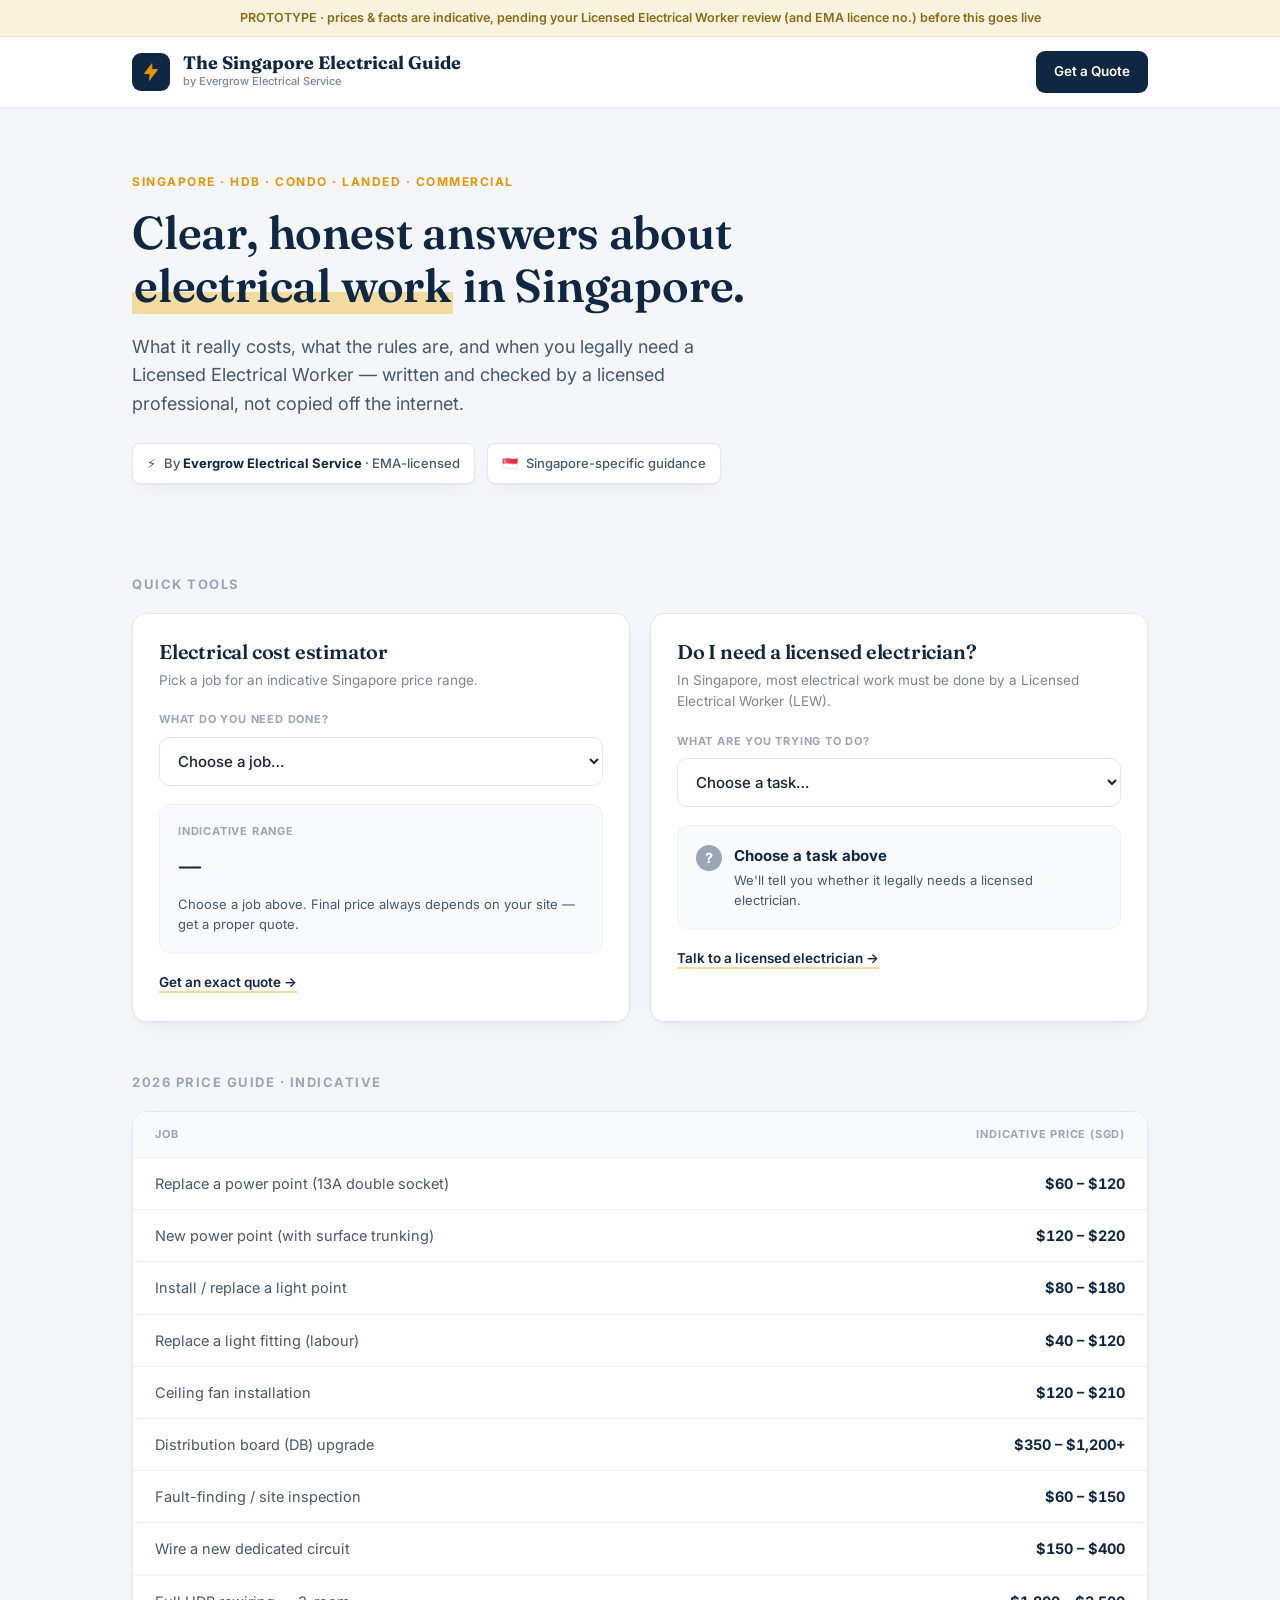
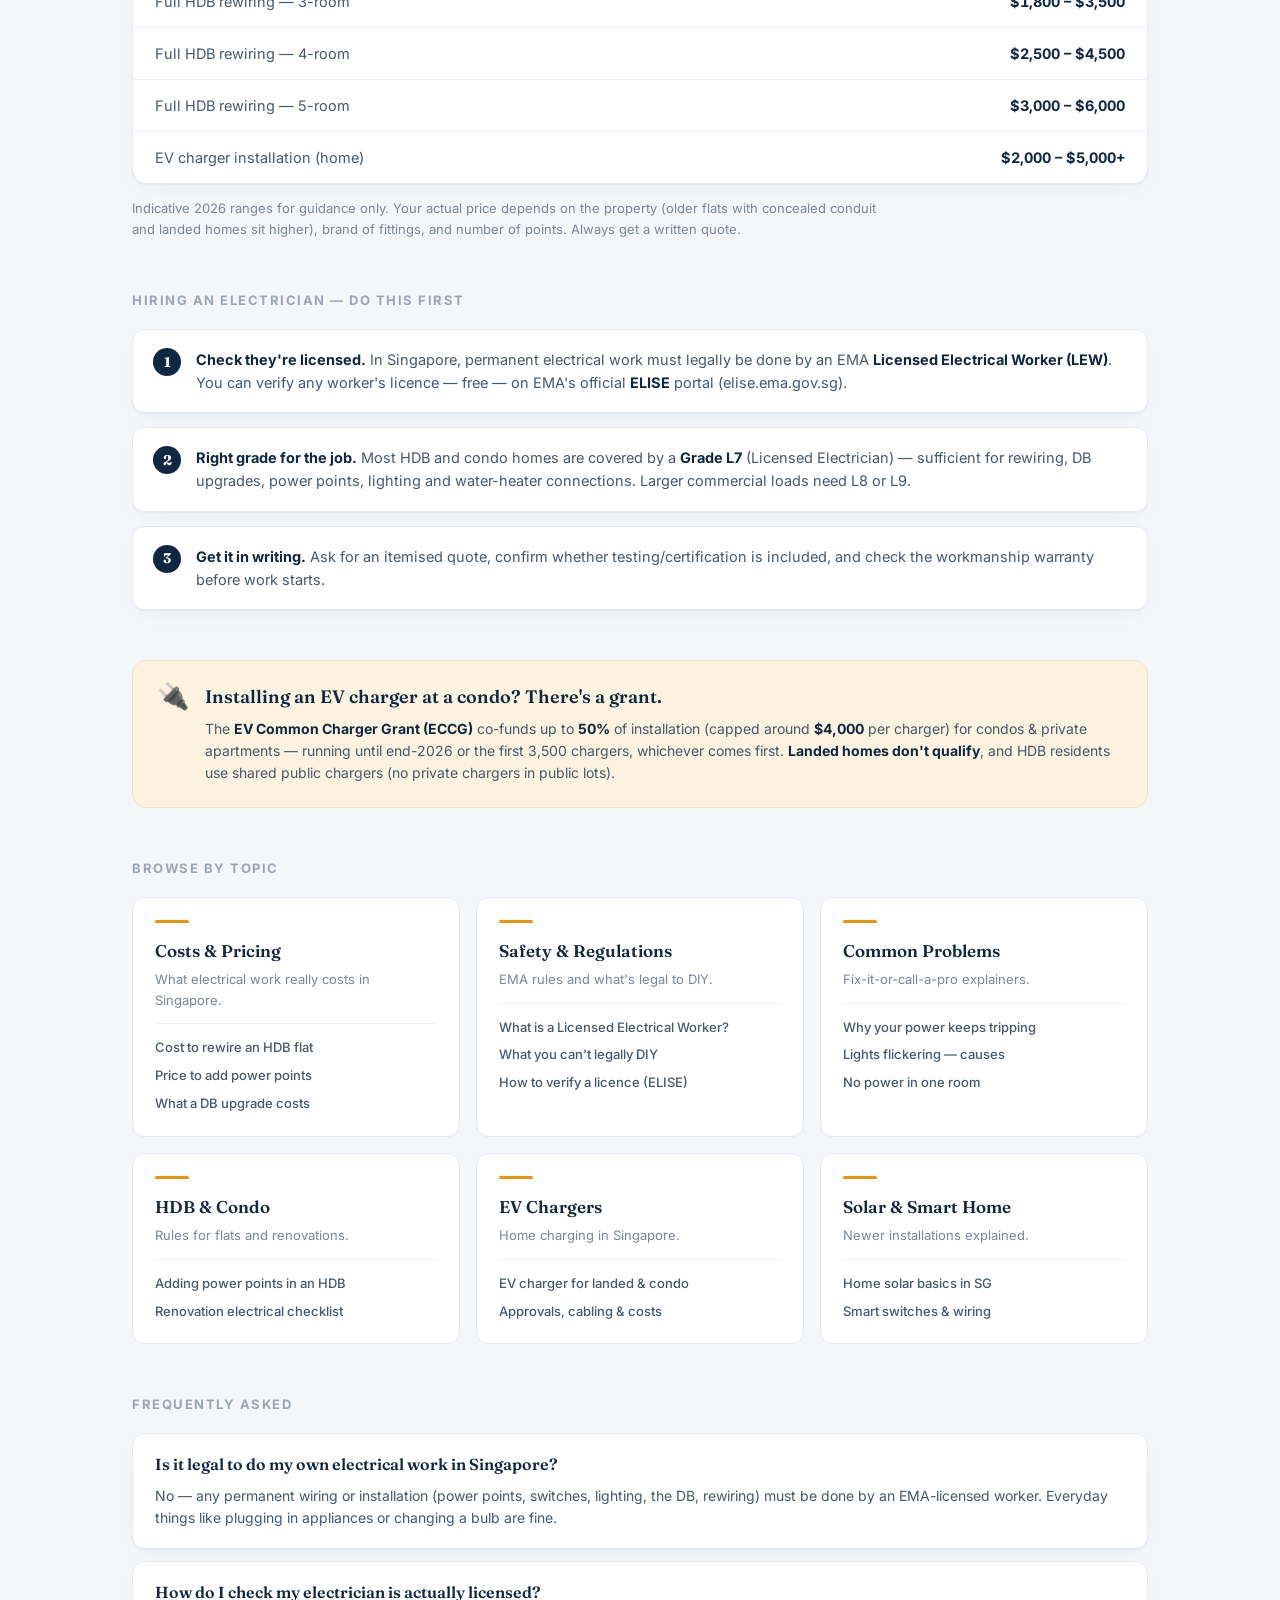
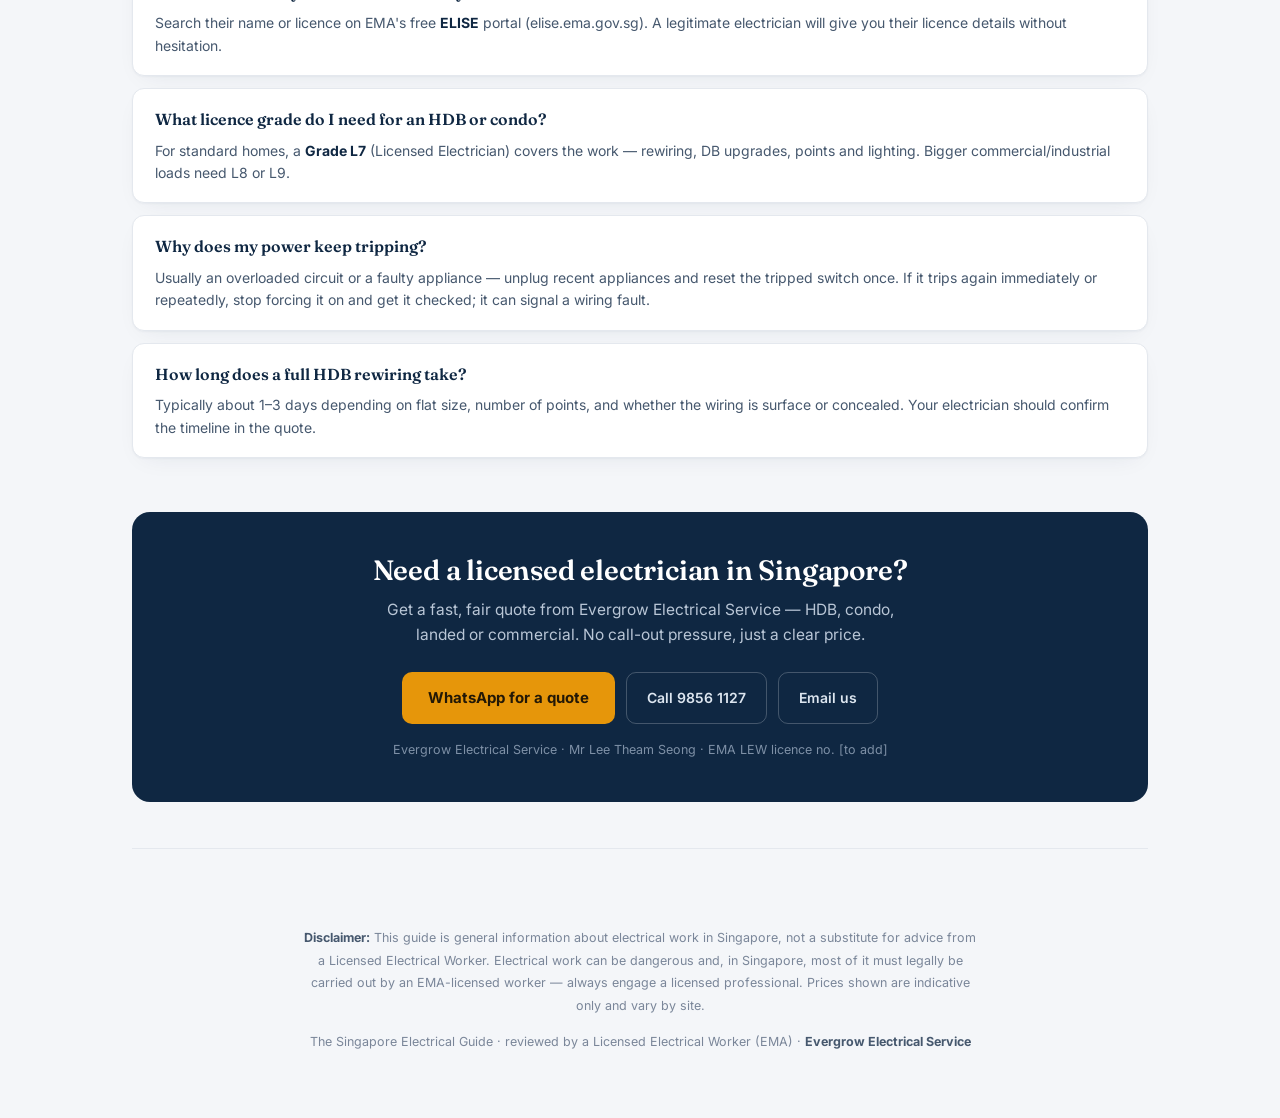
==== index.html @ 5f419a09 "The Singapore Electrical Guide — public resource + lead funnel for Evergrow Electrical Service Light" ====
<!DOCTYPE html>
<html lang="en">
<head>
<meta charset="UTF-8">
<meta name="viewport" content="width=device-width, initial-scale=1.0">
<title>The Singapore Electrical Guide — Costs, Safety & When You Need a Licensed Electrician</title>
<meta name="description" content="Clear, honest answers about electrical work in Singapore — costs, safety rules, common problems, HDB & condo, and when you legally need a Licensed Electrical Worker (LEW). By Evergrow Electrical Service.">
<link rel="preconnect" href="https://fonts.googleapis.com">
<link rel="preconnect" href="https://fonts.gstatic.com" crossorigin>
<link href="https://fonts.googleapis.com/css2?family=Fraunces:opsz,wght@9..144,500;9..144,600;9..144,700&family=Inter:wght@400;500;600;700&display=swap" rel="stylesheet">
<style>
*{box-sizing:border-box;margin:0;padding:0}
:root{
  --bg:#f4f6f9; --surface:#ffffff; --ink:#152538; --ink2:#46586e; --muted:#7a8699; --faint:#9aa6b6;
  --line:#e4e8ee; --line2:#eef1f5;
  --navy:#0f2742; --navy-soft:#1d3a5c; --accent:#e6960a; --accent-soft:#fbf3e0;
  --green:#1c9b54; --red:#cf3a3a;
  --shadow:0 1px 2px rgba(16,40,70,.04), 0 8px 24px -12px rgba(16,40,70,.10);
}
html,body{background:var(--bg);color:var(--ink);font-family:'Inter',system-ui,sans-serif;-webkit-font-smoothing:antialiased;line-height:1.6}
.wrap{max-width:1060px;margin:0 auto;padding:0 22px}
a{color:inherit;text-decoration:none}
h1,h2,h3{font-family:'Fraunces',Georgia,serif;letter-spacing:-.2px;line-height:1.15}

.draft{background:var(--accent-soft);border-bottom:1px solid #f0e2c2;color:#8a6a12;font-size:12.5px;text-align:center;padding:8px 16px;font-weight:600}

header{position:sticky;top:0;z-index:40;background:rgba(255,255,255,.92);backdrop-filter:blur(10px);border-bottom:1px solid var(--line)}
.nav{display:flex;align-items:center;gap:13px;padding:14px 22px;max-width:1060px;margin:0 auto}
.logo{width:38px;height:38px;border-radius:9px;background:var(--navy);display:grid;place-items:center;flex:none}
.brand .nm{font-family:'Fraunces',serif;font-weight:700;font-size:18px;color:var(--navy);line-height:1.1}
.brand .tg{font-size:11px;color:var(--muted);font-weight:500;margin-top:1px}
.nav .sp{flex:1}
.nav .cta{background:var(--navy);color:#fff;font-weight:600;font-size:13.5px;padding:10px 18px;border-radius:9px;white-space:nowrap;transition:background .15s}
.nav .cta:hover{background:var(--navy-soft)}

.hero{padding:64px 0 40px;max-width:720px}
.hero .eyebrow{font-size:12px;font-weight:700;letter-spacing:1.5px;text-transform:uppercase;color:var(--accent);margin-bottom:16px}
.hero h1{font-size:46px;font-weight:600;color:var(--navy)}
.hero h1 u{text-decoration:none;background:linear-gradient(transparent 62%, #f4dca0 62%);padding:0 2px}
.hero p{font-size:18px;color:var(--ink2);margin-top:20px;max-width:600px}
.hero .by{margin-top:24px;display:flex;align-items:center;gap:12px;flex-wrap:wrap}
.hero .by .badge{display:inline-flex;align-items:center;gap:8px;font-size:13px;color:var(--ink2);background:var(--surface);border:1px solid var(--line);padding:9px 14px;border-radius:8px;font-weight:500;box-shadow:var(--shadow)}
.hero .by .badge b{color:var(--navy)}

.sec{margin-top:50px}
.sec-h{font-size:13px;font-weight:700;letter-spacing:1.5px;text-transform:uppercase;color:var(--faint);margin-bottom:18px}

/* tools */
.tools{display:grid;grid-template-columns:1fr 1fr;gap:20px}
.tool{background:var(--surface);border:1px solid var(--line);border-radius:14px;padding:26px;box-shadow:var(--shadow)}
.tool h3{font-size:20px;font-weight:600;color:var(--navy)}
.tool .sub{font-size:13.5px;color:var(--muted);margin:7px 0 20px}
label.fl{display:block;font-size:11px;letter-spacing:.8px;text-transform:uppercase;color:var(--faint);font-weight:700;margin-bottom:8px}
select{width:100%;background:#fff;color:var(--ink);border:1px solid var(--line);border-radius:10px;padding:13px 14px;font-size:15px;font-family:inherit;font-weight:500;cursor:pointer}
select:focus{outline:none;border-color:var(--navy)}
.result{margin-top:18px;border-radius:11px;padding:18px;background:#f8fafc;border:1px solid var(--line2);min-height:70px}
.result .lbl{font-size:11px;letter-spacing:.8px;text-transform:uppercase;color:var(--faint);font-weight:700}
.result .big{font-family:'Fraunces',serif;font-size:28px;font-weight:700;color:var(--navy);margin-top:3px}
.result .note{font-size:13px;color:var(--ink2);margin-top:7px;line-height:1.5}
.verdict{display:flex;align-items:flex-start;gap:12px}
.verdict .ic{width:26px;height:26px;border-radius:50%;flex:none;display:grid;place-items:center;font-size:14px;font-weight:800;color:#fff;margin-top:1px}
.verdict.need .ic{background:var(--accent)} .verdict.ok .ic{background:var(--green)} .verdict.idle .ic{background:var(--faint)}
.verdict .vt{font-weight:700;font-size:15px;color:var(--navy)}
.verdict .vd{font-size:13px;color:var(--ink2);margin-top:3px;line-height:1.5}
.toolcta{margin-top:16px}
.toolcta a{font-size:13.5px;font-weight:600;color:var(--navy);border-bottom:2px solid #f4dca0;padding-bottom:1px}
.toolcta a:hover{border-color:var(--accent)}

/* categories */
.cats{display:grid;grid-template-columns:repeat(3,1fr);gap:16px}
.cat{background:var(--surface);border:1px solid var(--line);border-radius:12px;padding:22px;transition:border-color .15s,box-shadow .15s}
.cat:hover{border-color:#cfd8e3;box-shadow:var(--shadow)}
.cat .k{width:34px;height:3px;background:var(--accent);border-radius:2px;margin-bottom:14px}
.cat .t{font-family:'Fraunces',serif;font-weight:600;font-size:17px;color:var(--navy)}
.cat .d{font-size:13px;color:var(--muted);margin-top:5px}
.cat .arts{margin-top:13px;display:flex;flex-direction:column;gap:7px;border-top:1px solid var(--line2);padding-top:13px}
.cat .arts a{font-size:13px;color:var(--ink2);font-weight:500}
.cat .arts a:hover{color:var(--navy)}

/* price table */
.ptable{background:var(--surface);border:1px solid var(--line);border-radius:14px;overflow:hidden;box-shadow:var(--shadow)}
.prow{display:flex;justify-content:space-between;align-items:center;gap:16px;padding:14px 22px;border-bottom:1px solid var(--line2);font-size:14.5px;color:var(--ink2)}
.prow:last-child{border-bottom:none}
.prow .amt{font-weight:700;color:var(--navy);white-space:nowrap;font-variant-numeric:tabular-nums}
.prow.phead{background:#f8fafc;font-size:11px;letter-spacing:.8px;text-transform:uppercase;color:var(--faint);font-weight:700}
.prow.phead .amt{color:var(--faint);font-weight:700}
.pnote{font-size:13px;color:var(--muted);margin-top:14px;line-height:1.6;max-width:760px}

/* how-to */
.howto{display:flex;flex-direction:column;gap:14px}
.howstep{display:flex;gap:15px;align-items:flex-start;background:var(--surface);border:1px solid var(--line);border-radius:12px;padding:18px 20px;box-shadow:var(--shadow);font-size:14.5px;color:var(--ink2);line-height:1.6}
.howstep b{color:var(--navy)}
.howstep .hn{width:28px;height:28px;flex:none;border-radius:50%;background:var(--navy);color:#fff;display:grid;place-items:center;font-weight:700;font-size:14px;font-family:'Fraunces',serif}

/* EV band */
.evband{display:flex;gap:16px;align-items:flex-start;background:var(--accent-soft);border:1px solid #f0e2c2;border-radius:14px;padding:22px 24px}
.evband .evi{font-size:26px;line-height:1}
.evband .evt{font-family:'Fraunces',serif;font-weight:600;font-size:18px;color:var(--navy)}
.evband .evd{font-size:14px;color:var(--ink2);margin-top:6px;line-height:1.6}
.evband b{color:var(--navy)}

/* FAQ */
.faq{display:flex;flex-direction:column;gap:12px}
.qa{background:var(--surface);border:1px solid var(--line);border-radius:12px;padding:18px 22px;box-shadow:var(--shadow)}
.qa .q{font-family:'Fraunces',serif;font-weight:600;font-size:16px;color:var(--navy)}
.qa .a{font-size:14px;color:var(--ink2);margin-top:7px;line-height:1.6}
.qa .a b{color:var(--navy)}

/* CTA band */
.bigcta{margin-top:54px;background:var(--navy);border-radius:18px;padding:42px 32px;text-align:center;color:#fff}
.bigcta h2{font-size:28px;font-weight:600;color:#fff}
.bigcta p{color:#b9c6d6;font-size:15.5px;margin:12px auto 24px;max-width:520px}
.ctarow{display:flex;gap:11px;justify-content:center;flex-wrap:wrap}
.bigcta a.primary{background:var(--accent);color:#231806;font-weight:700;font-size:15px;padding:14px 26px;border-radius:10px}
.bigcta a.primary:hover{background:#f2a924}
.bigcta a.ghost{color:#dde6f0;border:1px solid rgba(255,255,255,.22);font-weight:600;font-size:14px;padding:14px 20px;border-radius:10px}
.bigcta a.ghost:hover{border-color:var(--accent);color:#fff}
.bigcta .ph{font-size:12.5px;color:#7e90a6;margin-top:16px}

footer{margin-top:46px;padding:32px 0 64px;color:var(--muted);font-size:12.5px;line-height:1.8;text-align:center}
footer .disc{max-width:680px;margin:0 auto}
footer b{color:var(--ink2)}
.divider{height:1px;background:var(--line);margin:0 auto 28px;max-width:1016px}

@media(max-width:820px){
  .tools{grid-template-columns:1fr}
  .cats{grid-template-columns:1fr}
  .hero{padding:44px 0 30px}
  .hero h1{font-size:33px}
  .hero p{font-size:16px}
}
</style>
</head>
<body>
<div class="draft">PROTOTYPE · prices &amp; facts are indicative, pending your Licensed Electrical Worker review (and EMA licence no.) before this goes live</div>

<header>
  <div class="nav">
    <div class="logo">
      <svg width="20" height="20" viewBox="0 0 24 24" fill="none"><path d="M13 2 L4 14 H11 L10 22 L20 9 H13 Z" fill="#e6960a" stroke="#e6960a" stroke-width="1" stroke-linejoin="round"/></svg>
    </div>
    <div class="brand"><div class="nm">The Singapore Electrical Guide</div><div class="tg">by Evergrow Electrical Service</div></div>
    <div class="sp"></div>
    <a class="cta" href="#quote">Get a Quote</a>
  </div>
</header>

<div class="wrap">

  <section class="hero">
    <div class="eyebrow">Singapore · HDB · Condo · Landed · Commercial</div>
    <h1>Clear, honest answers about <u>electrical work</u> in Singapore.</h1>
    <p>What it really costs, what the rules are, and when you legally need a Licensed Electrical Worker — written and checked by a licensed professional, not copied off the internet.</p>
    <div class="by">
      <span class="badge">⚡ <span>By <b>Evergrow Electrical Service</b> · EMA-licensed</span></span>
      <span class="badge">🇸🇬 <span>Singapore-specific guidance</span></span>
    </div>
  </section>

  <section class="sec">
    <div class="sec-h">Quick Tools</div>
    <div class="tools">

      <div class="tool">
        <h3>Electrical cost estimator</h3>
        <div class="sub">Pick a job for an indicative Singapore price range.</div>
        <label class="fl">What do you need done?</label>
        <select id="job" onchange="estimate()">
          <option value="">Choose a job…</option>
          <option value="socket">Add / replace a power point (socket)</option>
          <option value="light">Install a light or fan point</option>
          <option value="fitting">Replace a light fitting (labour)</option>
          <option value="db">Distribution board (DB) upgrade</option>
          <option value="rewire">Full HDB rewiring</option>
          <option value="fault">Fault-finding / tripping diagnosis</option>
          <option value="ev">EV charger installation</option>
          <option value="circuit">Wire a new circuit</option>
        </select>
        <div class="result" id="costres">
          <div class="lbl">Indicative range</div>
          <div class="big">—</div>
          <div class="note">Choose a job above. Final price always depends on your site — get a proper quote.</div>
        </div>
        <div class="toolcta"><a href="#quote">Get an exact quote →</a></div>
      </div>

      <div class="tool">
        <h3>Do I need a licensed electrician?</h3>
        <div class="sub">In Singapore, most electrical work must be done by a Licensed Electrical Worker (LEW).</div>
        <label class="fl">What are you trying to do?</label>
        <select id="task" onchange="checkLEW()">
          <option value="">Choose a task…</option>
          <option value="need">Add / move a power point or switch</option>
          <option value="need">Install or move lighting / a ceiling fan</option>
          <option value="need">Change or upgrade the DB / fuse box</option>
          <option value="need">Rewire a room or the whole flat</option>
          <option value="need">Install an EV charger or water heater</option>
          <option value="ok">Plug in or unplug an appliance</option>
          <option value="ok">Change a light bulb</option>
          <option value="ok">Reset a tripped switch in the DB</option>
        </select>
        <div class="result" id="lewres">
          <div class="verdict idle"><div class="ic">?</div><div><div class="vt">Choose a task above</div><div class="vd">We'll tell you whether it legally needs a licensed electrician.</div></div></div>
        </div>
        <div class="toolcta"><a href="#quote">Talk to a licensed electrician →</a></div>
      </div>

    </div>
  </section>

  <section class="sec">
    <div class="sec-h">2026 Price Guide · indicative</div>
    <div class="ptable">
      <div class="prow phead"><span>Job</span><span class="amt">Indicative price (SGD)</span></div>
      <div class="prow"><span>Replace a power point (13A double socket)</span><span class="amt">$60 – $120</span></div>
      <div class="prow"><span>New power point (with surface trunking)</span><span class="amt">$120 – $220</span></div>
      <div class="prow"><span>Install / replace a light point</span><span class="amt">$80 – $180</span></div>
      <div class="prow"><span>Replace a light fitting (labour)</span><span class="amt">$40 – $120</span></div>
      <div class="prow"><span>Ceiling fan installation</span><span class="amt">$120 – $210</span></div>
      <div class="prow"><span>Distribution board (DB) upgrade</span><span class="amt">$350 – $1,200+</span></div>
      <div class="prow"><span>Fault-finding / site inspection</span><span class="amt">$60 – $150</span></div>
      <div class="prow"><span>Wire a new dedicated circuit</span><span class="amt">$150 – $400</span></div>
      <div class="prow"><span>Full HDB rewiring — 3-room</span><span class="amt">$1,800 – $3,500</span></div>
      <div class="prow"><span>Full HDB rewiring — 4-room</span><span class="amt">$2,500 – $4,500</span></div>
      <div class="prow"><span>Full HDB rewiring — 5-room</span><span class="amt">$3,000 – $6,000</span></div>
      <div class="prow"><span>EV charger installation (home)</span><span class="amt">$2,000 – $5,000+</span></div>
    </div>
    <p class="pnote">Indicative 2026 ranges for guidance only. Your actual price depends on the property (older flats with concealed conduit and landed homes sit higher), brand of fittings, and number of points. Always get a written quote.</p>
  </section>

  <section class="sec">
    <div class="sec-h">Hiring an electrician — do this first</div>
    <div class="howto">
      <div class="howstep"><div class="hn">1</div><div><b>Check they're licensed.</b> In Singapore, permanent electrical work must legally be done by an EMA <b>Licensed Electrical Worker (LEW)</b>. You can verify any worker's licence — free — on EMA's official <b>ELISE</b> portal (elise.ema.gov.sg).</div></div>
      <div class="howstep"><div class="hn">2</div><div><b>Right grade for the job.</b> Most HDB and condo homes are covered by a <b>Grade L7</b> (Licensed Electrician) — sufficient for rewiring, DB upgrades, power points, lighting and water-heater connections. Larger commercial loads need L8 or L9.</div></div>
      <div class="howstep"><div class="hn">3</div><div><b>Get it in writing.</b> Ask for an itemised quote, confirm whether testing/certification is included, and check the workmanship warranty before work starts.</div></div>
    </div>
  </section>

  <section class="sec">
    <div class="evband">
      <div class="evi">🔌</div>
      <div>
        <div class="evt">Installing an EV charger at a condo? There's a grant.</div>
        <div class="evd">The <b>EV Common Charger Grant (ECCG)</b> co-funds up to <b>50%</b> of installation (capped around <b>$4,000</b> per charger) for condos &amp; private apartments — running until end-2026 or the first 3,500 chargers, whichever comes first. <b>Landed homes don't qualify</b>, and HDB residents use shared public chargers (no private chargers in public lots).</div>
      </div>
    </div>
  </section>

  <section class="sec">
    <div class="sec-h">Browse by topic</div>
    <div class="cats">
      <div class="cat"><div class="k"></div><div class="t">Costs &amp; Pricing</div><div class="d">What electrical work really costs in Singapore.</div>
        <div class="arts"><a>Cost to rewire an HDB flat</a><a>Price to add power points</a><a>What a DB upgrade costs</a></div></div>
      <div class="cat"><div class="k"></div><div class="t">Safety &amp; Regulations</div><div class="d">EMA rules and what's legal to DIY.</div>
        <div class="arts"><a>What is a Licensed Electrical Worker?</a><a>What you can't legally DIY</a><a>How to verify a licence (ELISE)</a></div></div>
      <div class="cat"><div class="k"></div><div class="t">Common Problems</div><div class="d">Fix-it-or-call-a-pro explainers.</div>
        <div class="arts"><a>Why your power keeps tripping</a><a>Lights flickering — causes</a><a>No power in one room</a></div></div>
      <div class="cat"><div class="k"></div><div class="t">HDB &amp; Condo</div><div class="d">Rules for flats and renovations.</div>
        <div class="arts"><a>Adding power points in an HDB</a><a>Renovation electrical checklist</a></div></div>
      <div class="cat"><div class="k"></div><div class="t">EV Chargers</div><div class="d">Home charging in Singapore.</div>
        <div class="arts"><a>EV charger for landed &amp; condo</a><a>Approvals, cabling &amp; costs</a></div></div>
      <div class="cat"><div class="k"></div><div class="t">Solar &amp; Smart Home</div><div class="d">Newer installations explained.</div>
        <div class="arts"><a>Home solar basics in SG</a><a>Smart switches &amp; wiring</a></div></div>
    </div>
  </section>

  <section class="sec">
    <div class="sec-h">Frequently asked</div>
    <div class="faq">
      <div class="qa"><div class="q">Is it legal to do my own electrical work in Singapore?</div><div class="a">No — any permanent wiring or installation (power points, switches, lighting, the DB, rewiring) must be done by an EMA-licensed worker. Everyday things like plugging in appliances or changing a bulb are fine.</div></div>
      <div class="qa"><div class="q">How do I check my electrician is actually licensed?</div><div class="a">Search their name or licence on EMA's free <b>ELISE</b> portal (elise.ema.gov.sg). A legitimate electrician will give you their licence details without hesitation.</div></div>
      <div class="qa"><div class="q">What licence grade do I need for an HDB or condo?</div><div class="a">For standard homes, a <b>Grade L7</b> (Licensed Electrician) covers the work — rewiring, DB upgrades, points and lighting. Bigger commercial/industrial loads need L8 or L9.</div></div>
      <div class="qa"><div class="q">Why does my power keep tripping?</div><div class="a">Usually an overloaded circuit or a faulty appliance — unplug recent appliances and reset the tripped switch once. If it trips again immediately or repeatedly, stop forcing it on and get it checked; it can signal a wiring fault.</div></div>
      <div class="qa"><div class="q">How long does a full HDB rewiring take?</div><div class="a">Typically about 1–3 days depending on flat size, number of points, and whether the wiring is surface or concealed. Your electrician should confirm the timeline in the quote.</div></div>
    </div>
  </section>

  <section class="bigcta" id="quote">
    <h2>Need a licensed electrician in Singapore?</h2>
    <p>Get a fast, fair quote from Evergrow Electrical Service — HDB, condo, landed or commercial. No call-out pressure, just a clear price.</p>
    <div class="ctarow">
      <a class="primary" href="https://wa.me/6598561127?text=Hi%2C%20I%27d%20like%20a%20quote%20for%20electrical%20work." target="_blank" rel="noopener">WhatsApp for a quote</a>
      <a class="ghost" href="tel:+6598561127">Call 9856 1127</a>
      <a class="ghost" href="mailto:evergrow11@gmail.com">Email us</a>
    </div>
    <div class="ph">Evergrow Electrical Service · Mr Lee Theam Seong · EMA LEW licence no. [to add]</div>
  </section>

</div>

<div style="margin-top:46px"></div>
<div class="divider"></div>
<footer>
  <div class="disc"><b>Disclaimer:</b> This guide is general information about electrical work in Singapore, not a substitute for advice from a Licensed Electrical Worker. Electrical work can be dangerous and, in Singapore, most of it must legally be carried out by an EMA-licensed worker — always engage a licensed professional. Prices shown are indicative only and vary by site.</div>
  <div style="margin-top:14px">The Singapore Electrical Guide · reviewed by a Licensed Electrical Worker (EMA) · <b>Evergrow Electrical Service</b></div>
</footer>

<script>
const COSTS = {
  socket:  ['$60 – $180', 'to replace a 13A double socket; a brand-new point with trunking runs to the higher end.'],
  light:   ['$80 – $180', 'per light point, depending on wiring distance and ceiling type.'],
  fitting: ['$40 – $120', 'labour per fitting when the wiring already exists.'],
  db:      ['$350 – $1,200+', 'for a DB upgrade with new MCBs + RCCB; landed or large homes run higher.'],
  rewire:  ['$1,800 – $6,000+', 'for a full HDB flat — roughly $1,800–3,500 (3-rm), $2,500–4,500 (4-rm), $3,000–6,000 (5-rm).'],
  fault:   ['$60 – $150', 'a typical call-out to diagnose tripping or a dead circuit — often waived if you proceed with the repair.'],
  ev:      ['$2,000 – $5,000+', 'for a home charger; condos may claim up to 50% (cap ~$4,000) via the ECCG grant — see below.'],
  circuit: ['$150 – $400', 'per new dedicated circuit run from the DB.'],
};
function estimate(){
  const v=document.getElementById('job').value, r=document.getElementById('costres');
  if(!v){ r.innerHTML='<div class="lbl">Indicative range</div><div class="big">—</div><div class="note">Choose a job above.</div>'; return; }
  const [range,note]=COSTS[v];
  r.innerHTML=`<div class="lbl">Indicative range (Singapore)</div><div class="big">${range}</div><div class="note">${note} Indicative only — get a quote for an exact price.</div>`;
}
function checkLEW(){
  const v=document.getElementById('task').value, r=document.getElementById('lewres');
  if(!v){ r.innerHTML='<div class="verdict idle"><div class="ic">?</div><div><div class="vt">Choose a task above</div><div class="vd">We\'ll tell you whether it legally needs a licensed electrician.</div></div></div>'; return; }
  if(v==='need'){
    r.innerHTML='<div class="verdict need"><div class="ic">!</div><div><div class="vt">Yes — you need a Licensed Electrical Worker.</div><div class="vd">In Singapore, permanent wiring work — power points, switches, lighting, the DB, rewiring, EV chargers — must legally be done by an EMA-licensed worker. DIY here is illegal and unsafe.</div></div></div>';
  } else {
    r.innerHTML='<div class="verdict ok"><div class="ic">✓</div><div><div class="vt">No — that\'s fine to do yourself.</div><div class="vd">Everyday tasks like plugging in appliances, changing a bulb, or resetting a tripped switch don\'t need a licensed worker. If a switch keeps tripping, though, have it checked.</div></div></div>';
  }
}
</script>
</body>
</html>
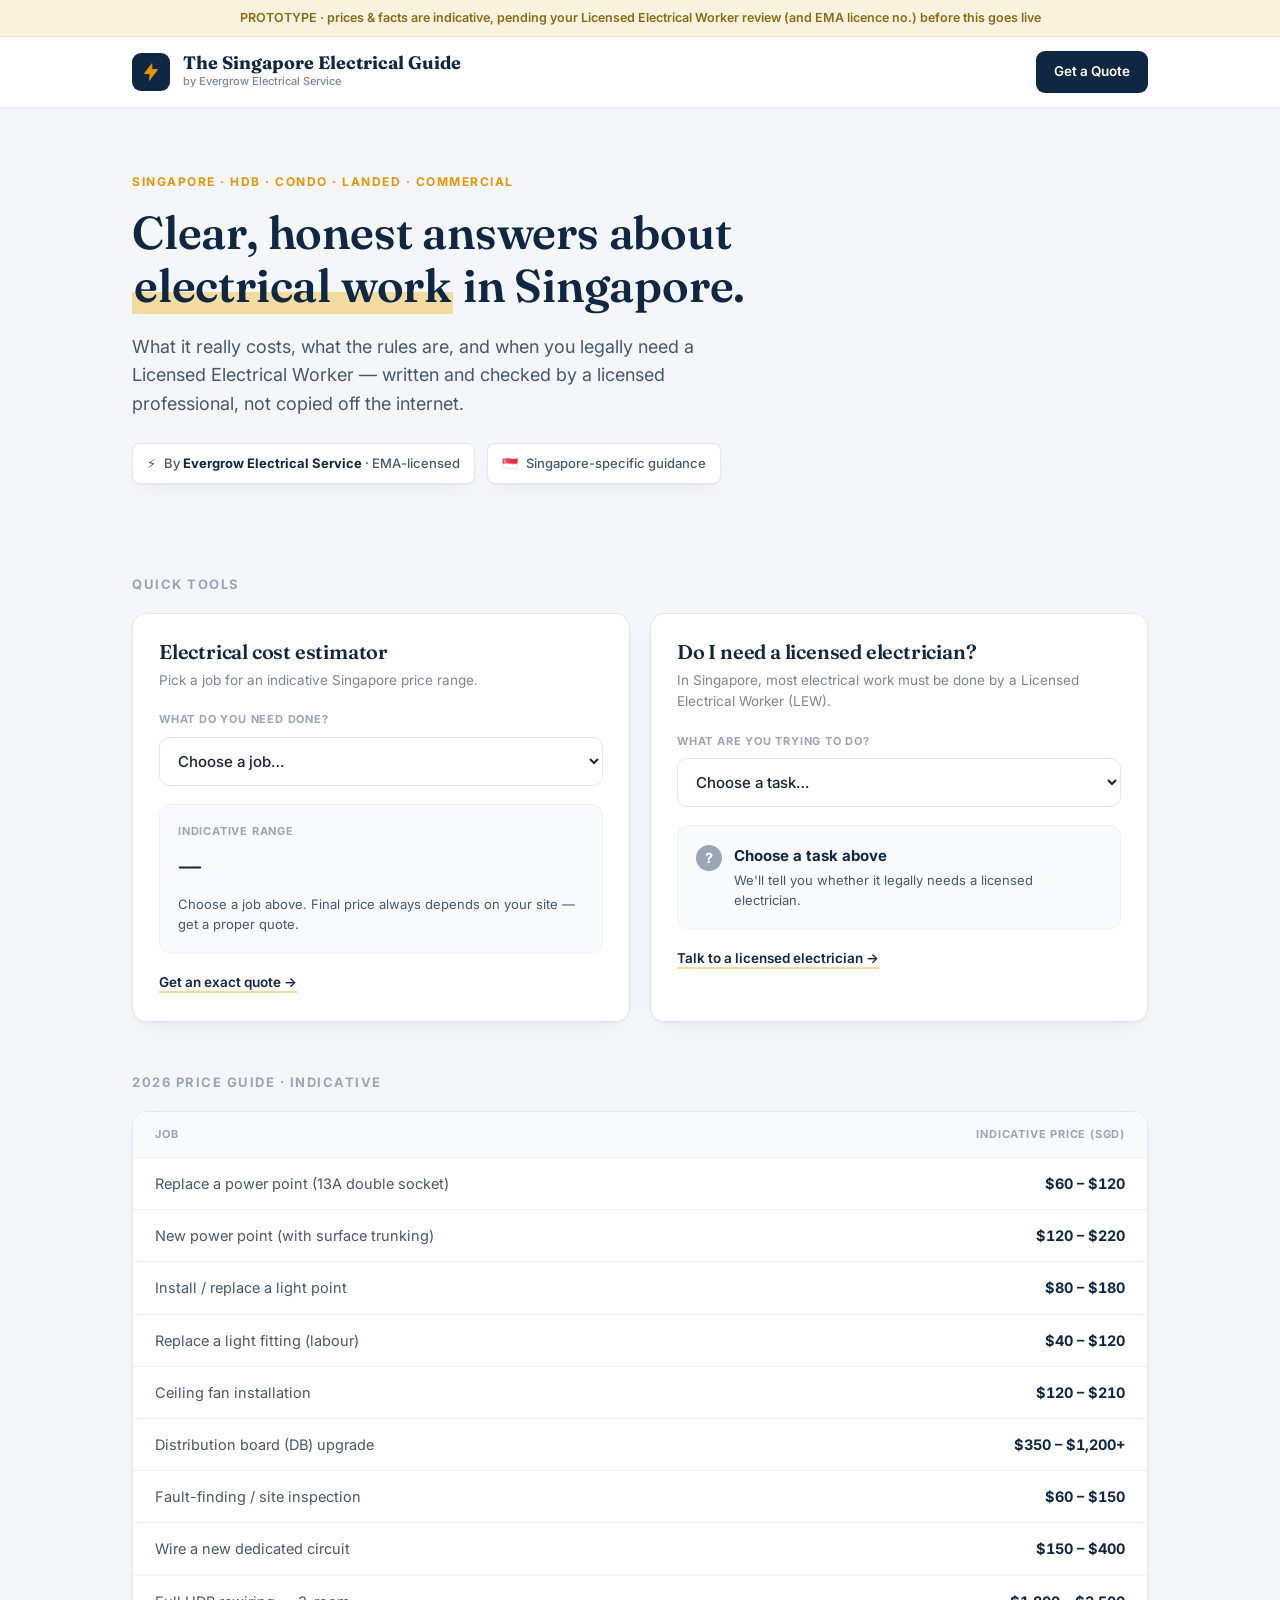
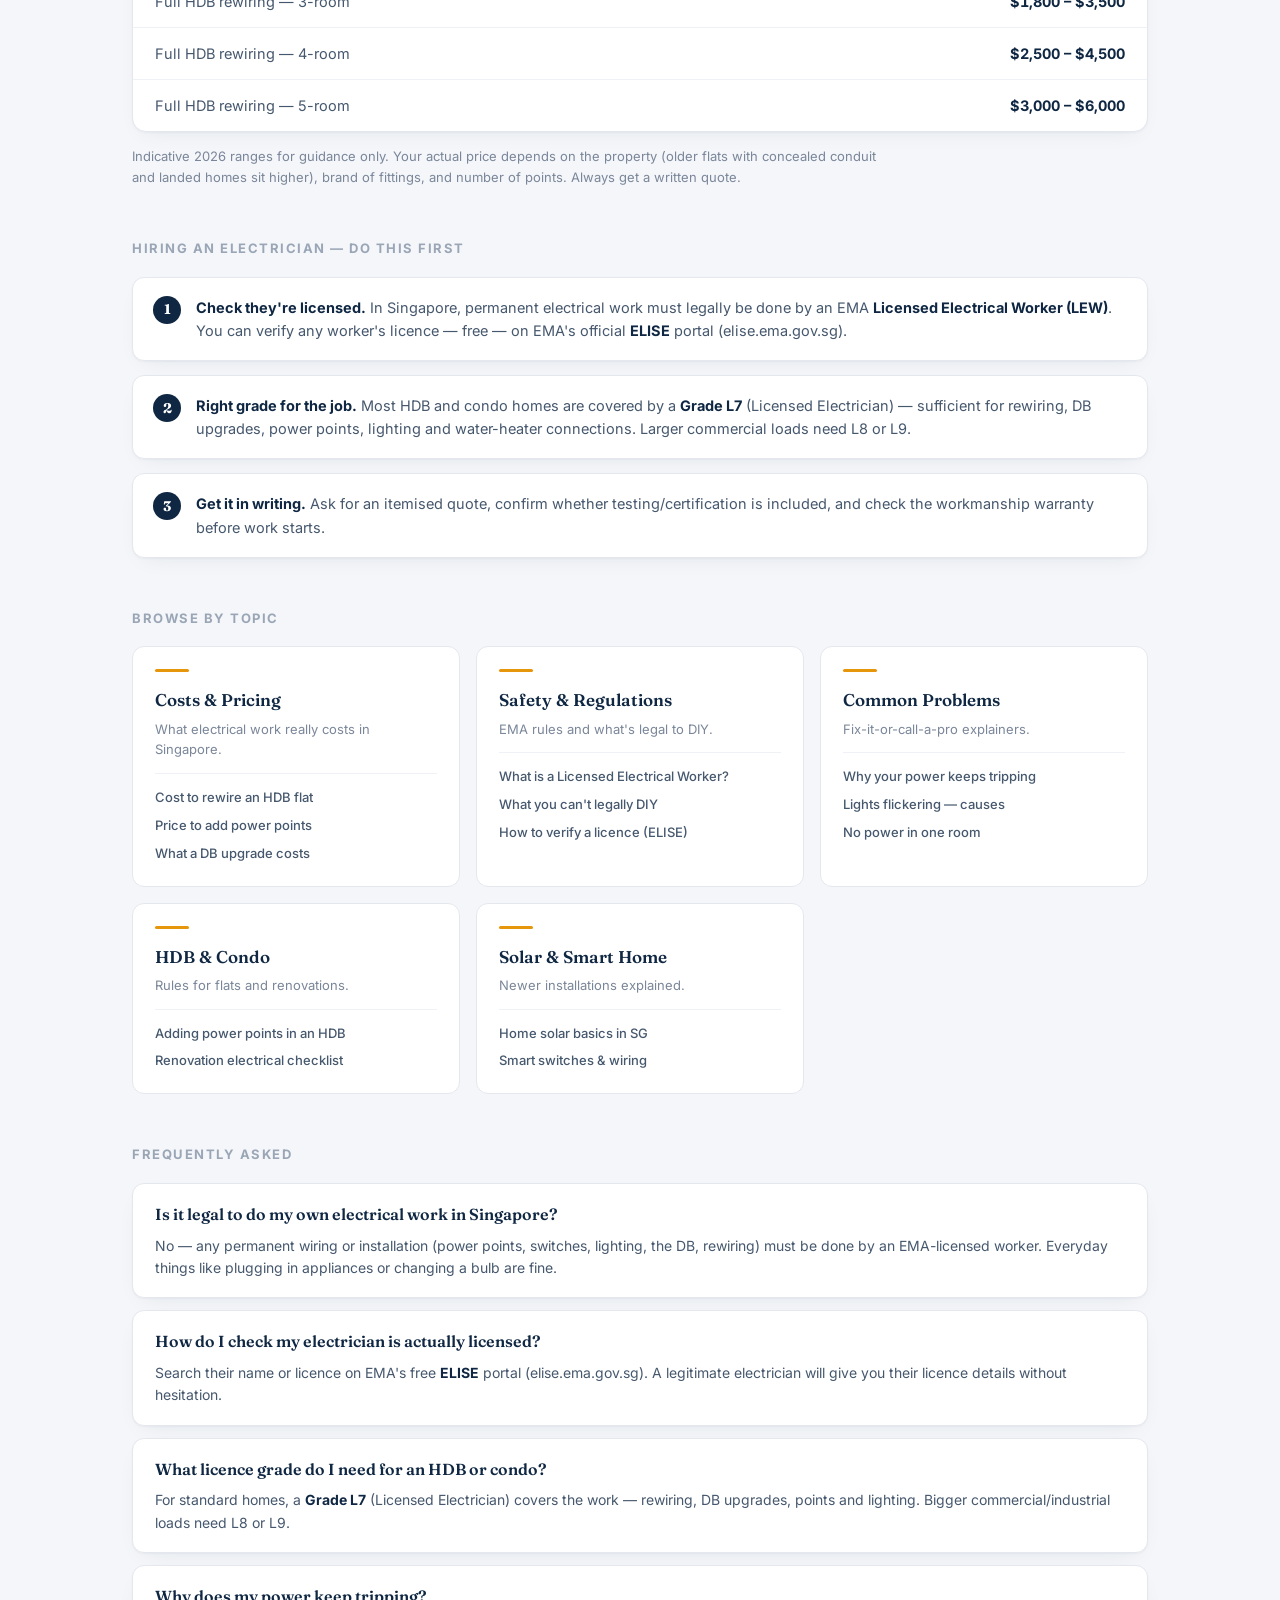
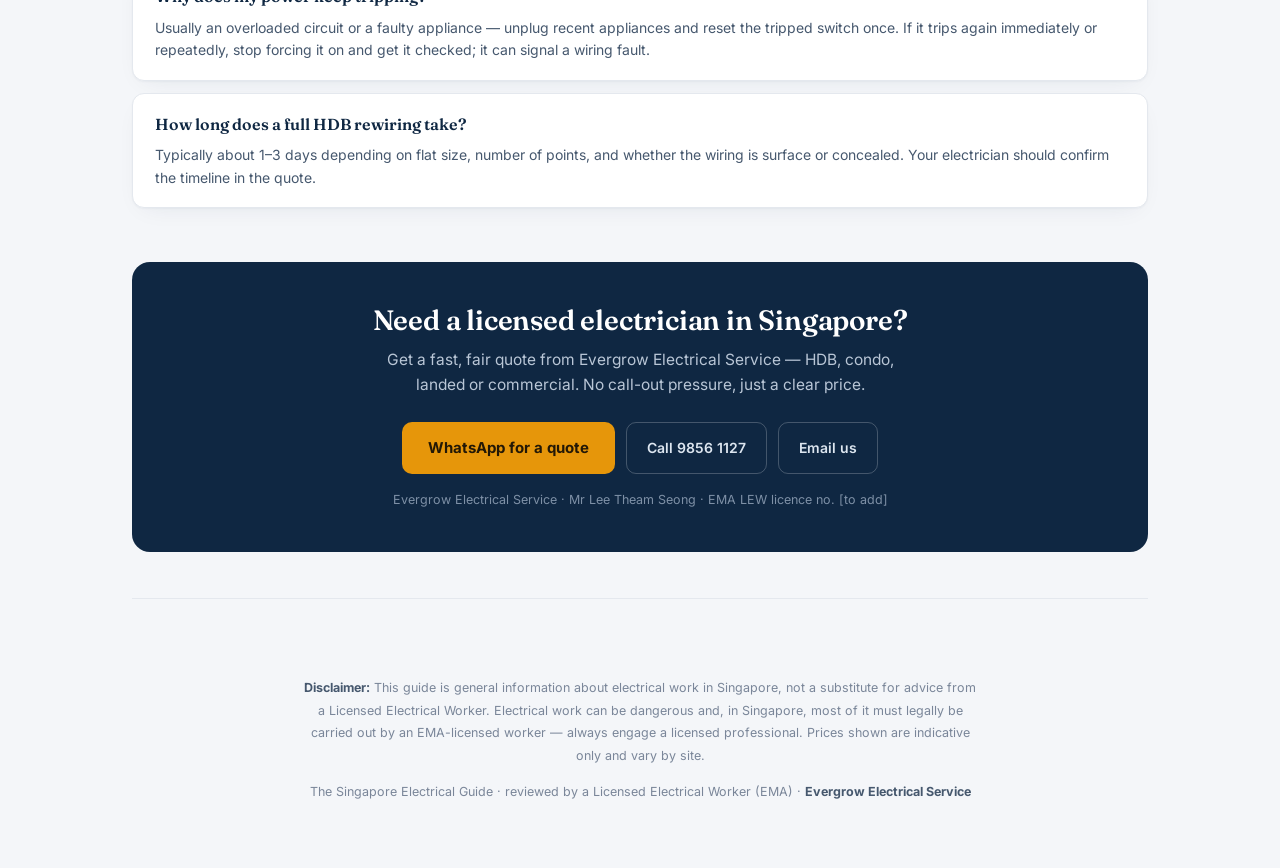
==== commit 0a4d2fa2: "remove EV charger content (estimator option, price row, grant callout, category, mentions) Co-Author" ====
--- a/index.html
+++ b/index.html
@@ -92,13 +92,6 @@
 .howstep b{color:var(--navy)}
 .howstep .hn{width:28px;height:28px;flex:none;border-radius:50%;background:var(--navy);color:#fff;display:grid;place-items:center;font-weight:700;font-size:14px;font-family:'Fraunces',serif}
 
-/* EV band */
-.evband{display:flex;gap:16px;align-items:flex-start;background:var(--accent-soft);border:1px solid #f0e2c2;border-radius:14px;padding:22px 24px}
-.evband .evi{font-size:26px;line-height:1}
-.evband .evt{font-family:'Fraunces',serif;font-weight:600;font-size:18px;color:var(--navy)}
-.evband .evd{font-size:14px;color:var(--ink2);margin-top:6px;line-height:1.6}
-.evband b{color:var(--navy)}
-
 /* FAQ */
 .faq{display:flex;flex-direction:column;gap:12px}
 .qa{background:var(--surface);border:1px solid var(--line);border-radius:12px;padding:18px 22px;box-shadow:var(--shadow)}
@@ -173,7 +166,6 @@
           <option value="db">Distribution board (DB) upgrade</option>
           <option value="rewire">Full HDB rewiring</option>
           <option value="fault">Fault-finding / tripping diagnosis</option>
-          <option value="ev">EV charger installation</option>
           <option value="circuit">Wire a new circuit</option>
         </select>
         <div class="result" id="costres">
@@ -194,7 +186,7 @@
           <option value="need">Install or move lighting / a ceiling fan</option>
           <option value="need">Change or upgrade the DB / fuse box</option>
           <option value="need">Rewire a room or the whole flat</option>
-          <option value="need">Install an EV charger or water heater</option>
+          <option value="need">Install a water heater or aircon point</option>
           <option value="ok">Plug in or unplug an appliance</option>
           <option value="ok">Change a light bulb</option>
           <option value="ok">Reset a tripped switch in the DB</option>
@@ -223,7 +215,6 @@
       <div class="prow"><span>Full HDB rewiring — 3-room</span><span class="amt">$1,800 – $3,500</span></div>
       <div class="prow"><span>Full HDB rewiring — 4-room</span><span class="amt">$2,500 – $4,500</span></div>
       <div class="prow"><span>Full HDB rewiring — 5-room</span><span class="amt">$3,000 – $6,000</span></div>
-      <div class="prow"><span>EV charger installation (home)</span><span class="amt">$2,000 – $5,000+</span></div>
     </div>
     <p class="pnote">Indicative 2026 ranges for guidance only. Your actual price depends on the property (older flats with concealed conduit and landed homes sit higher), brand of fittings, and number of points. Always get a written quote.</p>
   </section>
@@ -234,16 +225,6 @@
       <div class="howstep"><div class="hn">1</div><div><b>Check they're licensed.</b> In Singapore, permanent electrical work must legally be done by an EMA <b>Licensed Electrical Worker (LEW)</b>. You can verify any worker's licence — free — on EMA's official <b>ELISE</b> portal (elise.ema.gov.sg).</div></div>
       <div class="howstep"><div class="hn">2</div><div><b>Right grade for the job.</b> Most HDB and condo homes are covered by a <b>Grade L7</b> (Licensed Electrician) — sufficient for rewiring, DB upgrades, power points, lighting and water-heater connections. Larger commercial loads need L8 or L9.</div></div>
       <div class="howstep"><div class="hn">3</div><div><b>Get it in writing.</b> Ask for an itemised quote, confirm whether testing/certification is included, and check the workmanship warranty before work starts.</div></div>
-    </div>
-  </section>
-
-  <section class="sec">
-    <div class="evband">
-      <div class="evi">🔌</div>
-      <div>
-        <div class="evt">Installing an EV charger at a condo? There's a grant.</div>
-        <div class="evd">The <b>EV Common Charger Grant (ECCG)</b> co-funds up to <b>50%</b> of installation (capped around <b>$4,000</b> per charger) for condos &amp; private apartments — running until end-2026 or the first 3,500 chargers, whichever comes first. <b>Landed homes don't qualify</b>, and HDB residents use shared public chargers (no private chargers in public lots).</div>
-      </div>
     </div>
   </section>
 
@@ -258,8 +239,6 @@
         <div class="arts"><a>Why your power keeps tripping</a><a>Lights flickering — causes</a><a>No power in one room</a></div></div>
       <div class="cat"><div class="k"></div><div class="t">HDB &amp; Condo</div><div class="d">Rules for flats and renovations.</div>
         <div class="arts"><a>Adding power points in an HDB</a><a>Renovation electrical checklist</a></div></div>
-      <div class="cat"><div class="k"></div><div class="t">EV Chargers</div><div class="d">Home charging in Singapore.</div>
-        <div class="arts"><a>EV charger for landed &amp; condo</a><a>Approvals, cabling &amp; costs</a></div></div>
       <div class="cat"><div class="k"></div><div class="t">Solar &amp; Smart Home</div><div class="d">Newer installations explained.</div>
         <div class="arts"><a>Home solar basics in SG</a><a>Smart switches &amp; wiring</a></div></div>
     </div>
@@ -304,7 +283,6 @@
   db:      ['$350 – $1,200+', 'for a DB upgrade with new MCBs + RCCB; landed or large homes run higher.'],
   rewire:  ['$1,800 – $6,000+', 'for a full HDB flat — roughly $1,800–3,500 (3-rm), $2,500–4,500 (4-rm), $3,000–6,000 (5-rm).'],
   fault:   ['$60 – $150', 'a typical call-out to diagnose tripping or a dead circuit — often waived if you proceed with the repair.'],
-  ev:      ['$2,000 – $5,000+', 'for a home charger; condos may claim up to 50% (cap ~$4,000) via the ECCG grant — see below.'],
   circuit: ['$150 – $400', 'per new dedicated circuit run from the DB.'],
 };
 function estimate(){
@@ -317,7 +295,7 @@
   const v=document.getElementById('task').value, r=document.getElementById('lewres');
   if(!v){ r.innerHTML='<div class="verdict idle"><div class="ic">?</div><div><div class="vt">Choose a task above</div><div class="vd">We\'ll tell you whether it legally needs a licensed electrician.</div></div></div>'; return; }
   if(v==='need'){
-    r.innerHTML='<div class="verdict need"><div class="ic">!</div><div><div class="vt">Yes — you need a Licensed Electrical Worker.</div><div class="vd">In Singapore, permanent wiring work — power points, switches, lighting, the DB, rewiring, EV chargers — must legally be done by an EMA-licensed worker. DIY here is illegal and unsafe.</div></div></div>';
+    r.innerHTML='<div class="verdict need"><div class="ic">!</div><div><div class="vt">Yes — you need a Licensed Electrical Worker.</div><div class="vd">In Singapore, permanent wiring work — power points, switches, lighting, the DB, rewiring, water heaters — must legally be done by an EMA-licensed worker. DIY here is illegal and unsafe.</div></div></div>';
   } else {
     r.innerHTML='<div class="verdict ok"><div class="ic">✓</div><div><div class="vt">No — that\'s fine to do yourself.</div><div class="vd">Everyday tasks like plugging in appliances, changing a bulb, or resetting a tripped switch don\'t need a licensed worker. If a switch keeps tripping, though, have it checked.</div></div></div>';
   }
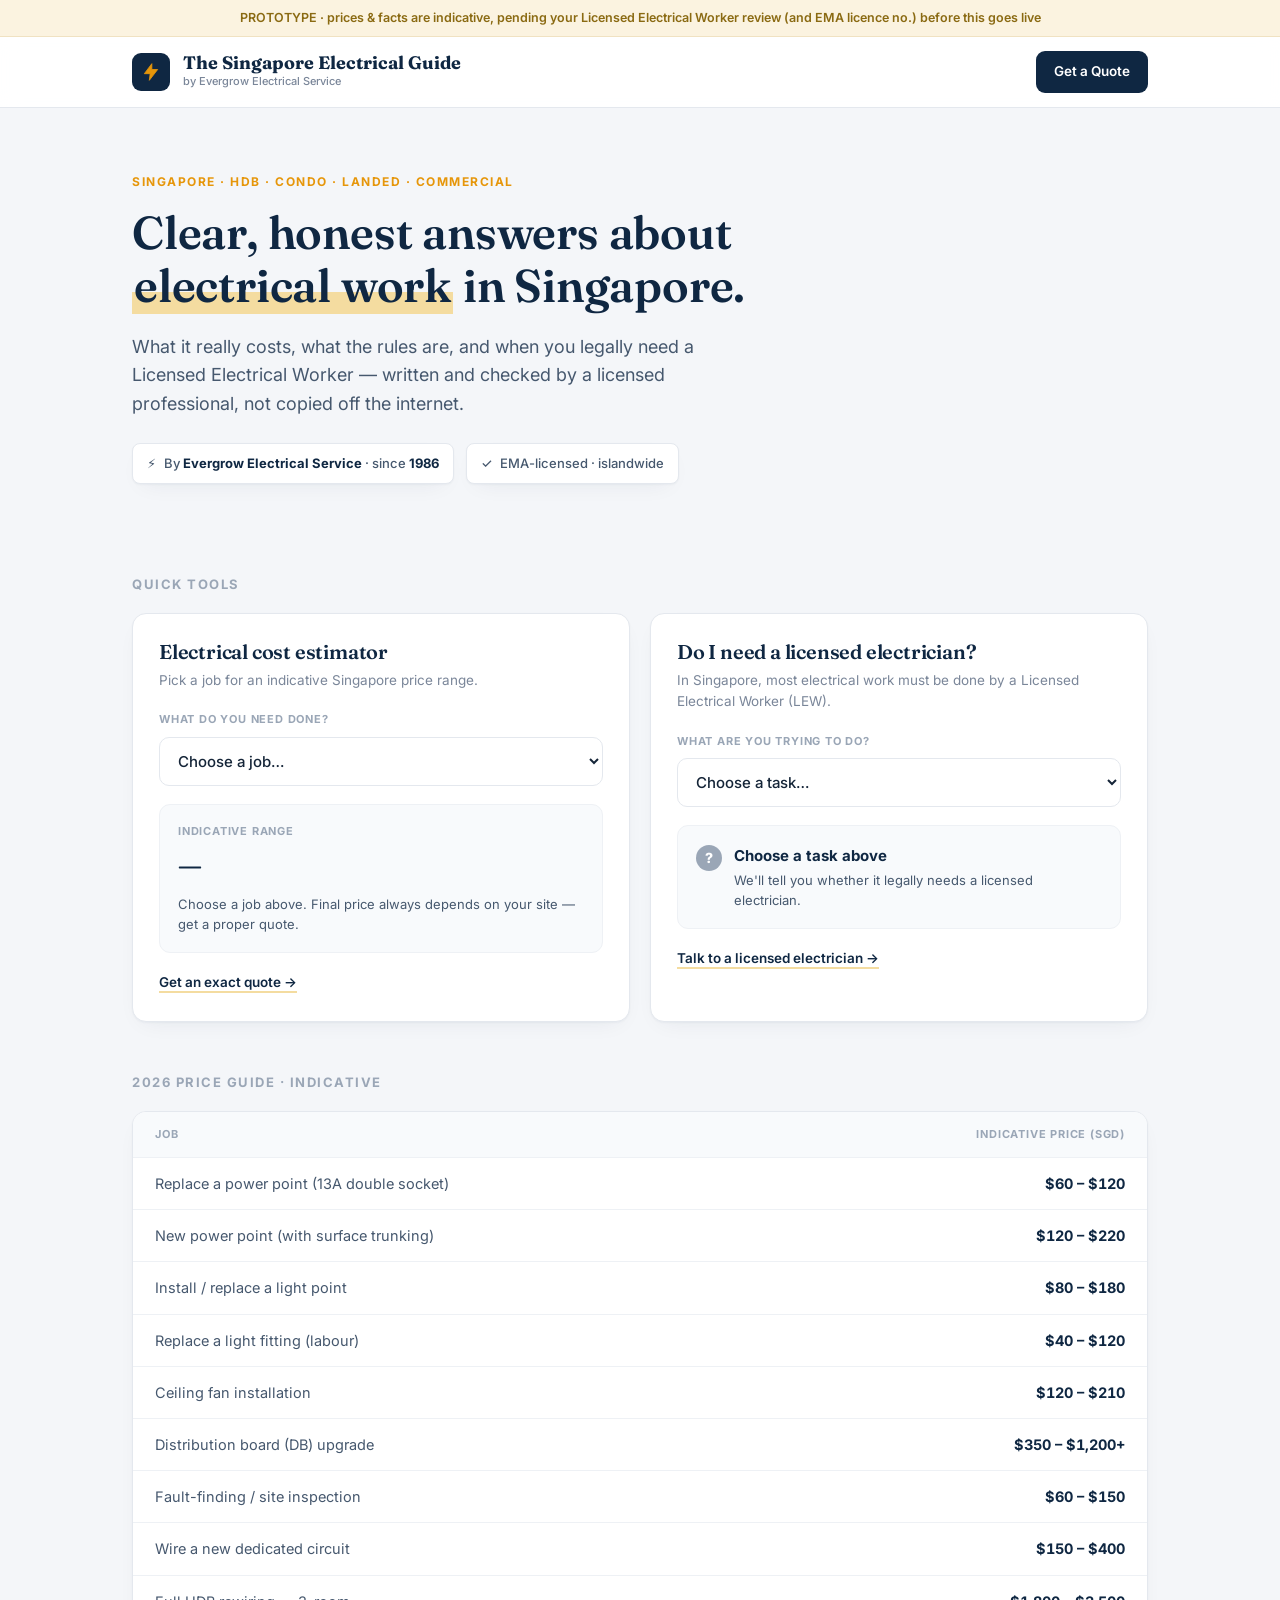
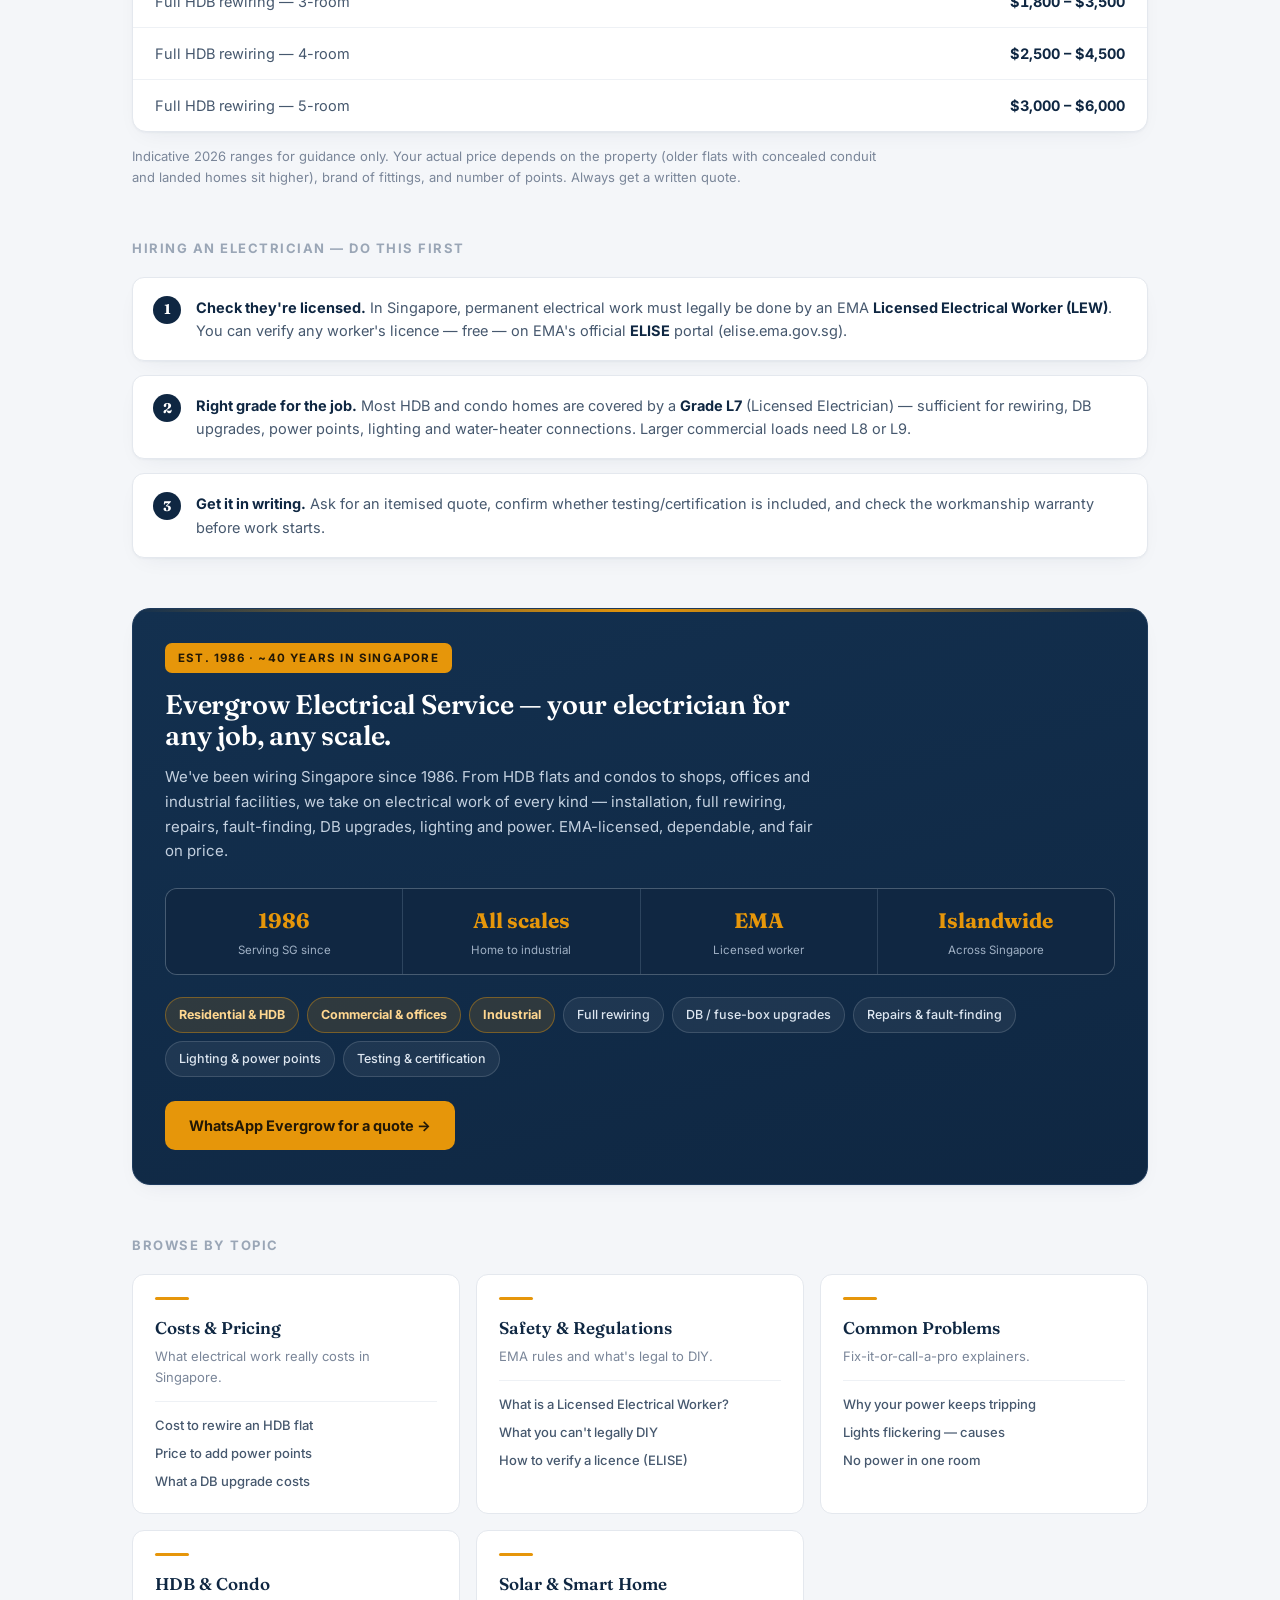
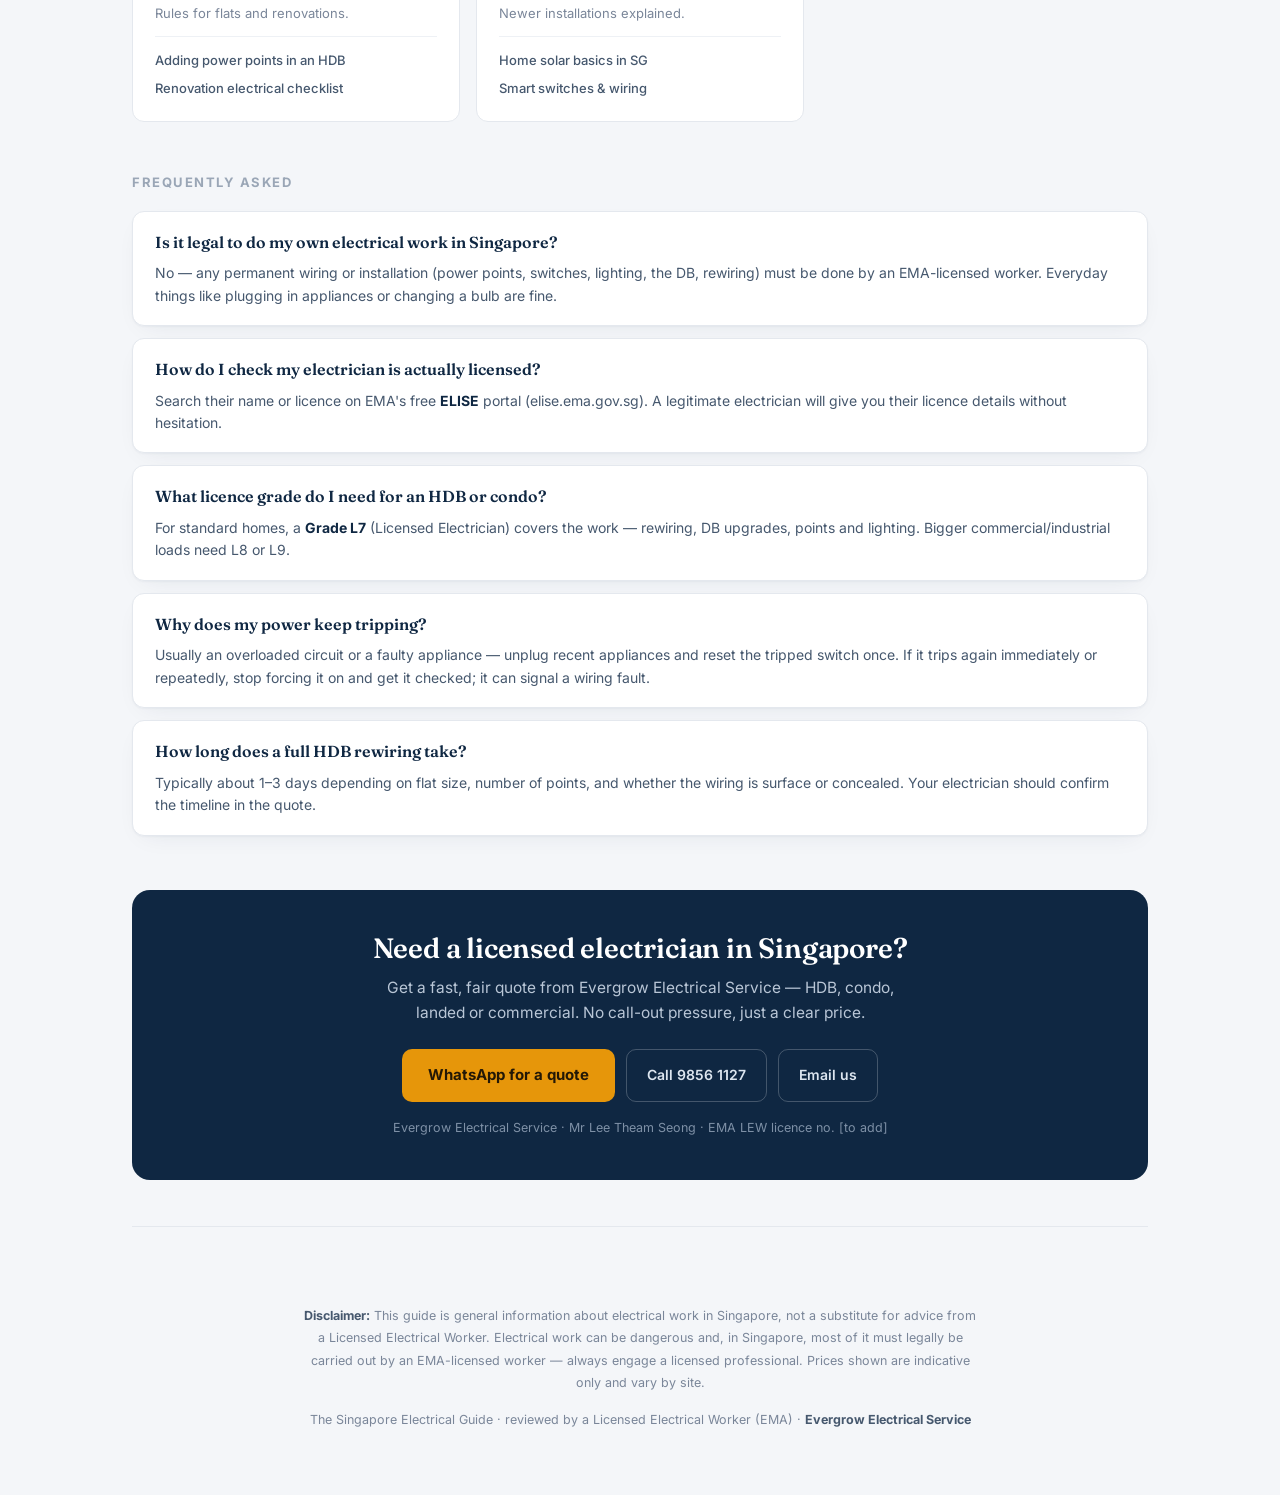
==== commit 6b73fe6a: "add Evergrow company feature (Est. 1986, all project scales) + tighten mobile density - new navy com" ====
--- a/index.html
+++ b/index.html
@@ -92,6 +92,22 @@
 .howstep b{color:var(--navy)}
 .howstep .hn{width:28px;height:28px;flex:none;border-radius:50%;background:var(--navy);color:#fff;display:grid;place-items:center;font-weight:700;font-size:14px;font-family:'Fraunces',serif}
 
+/* company feature */
+.company{background:linear-gradient(165deg,#13304f,#0f2742);border:1px solid #1d3a5c;border-radius:18px;padding:34px 32px;color:#fff;position:relative;overflow:hidden;box-shadow:var(--shadow)}
+.company::before{content:"";position:absolute;top:0;left:0;right:0;height:3px;background:linear-gradient(90deg,transparent,var(--accent),transparent)}
+.co-badge{display:inline-block;font-size:11.5px;font-weight:700;letter-spacing:1.2px;text-transform:uppercase;color:#231806;background:var(--accent);padding:6px 13px;border-radius:7px;margin-bottom:16px}
+.company h2{font-size:27px;font-weight:600;color:#fff;max-width:640px}
+.company p{font-size:15px;color:#c3d0df;margin-top:14px;max-width:660px;line-height:1.65}
+.co-stats{display:grid;grid-template-columns:repeat(4,1fr);gap:1px;background:rgba(255,255,255,.12);border:1px solid rgba(255,255,255,.12);border-radius:12px;overflow:hidden;margin-top:24px}
+.co-stats>div{background:#102742;padding:15px 14px;text-align:center}
+.co-stats b{display:block;font-family:'Fraunces',serif;font-size:21px;font-weight:700;color:var(--accent)}
+.co-stats span{font-size:11.5px;color:#9fb0c4;margin-top:3px;display:block}
+.co-do{display:flex;flex-wrap:wrap;gap:8px;margin-top:22px}
+.dochip{font-size:12.5px;font-weight:500;color:#dde6f0;background:rgba(255,255,255,.06);border:1px solid rgba(255,255,255,.14);padding:7px 13px;border-radius:999px}
+.dochip.strong{background:rgba(230,150,10,.14);border-color:rgba(230,150,10,.4);color:#ffd790;font-weight:700}
+.co-cta{display:inline-block;margin-top:24px;background:var(--accent);color:#231806;font-weight:700;font-size:14.5px;padding:13px 24px;border-radius:10px}
+.co-cta:hover{background:#f2a924}
+
 /* FAQ */
 .faq{display:flex;flex-direction:column;gap:12px}
 .qa{background:var(--surface);border:1px solid var(--line);border-radius:12px;padding:18px 22px;box-shadow:var(--shadow)}
@@ -116,11 +132,25 @@
 .divider{height:1px;background:var(--line);margin:0 auto 28px;max-width:1016px}
 
 @media(max-width:820px){
-  .tools{grid-template-columns:1fr}
-  .cats{grid-template-columns:1fr}
-  .hero{padding:44px 0 30px}
-  .hero h1{font-size:33px}
-  .hero p{font-size:16px}
+  .wrap{padding:0 16px}
+  .sec{margin-top:30px}
+  .sec-h{margin-bottom:14px}
+  .tools{grid-template-columns:1fr;gap:13px}
+  .tool{padding:20px}
+  .cats{grid-template-columns:1fr 1fr;gap:11px}
+  .cat{padding:15px 15px 16px}
+  .cat .arts{display:none}
+  .cat .d{font-size:12px;margin-top:4px}
+  .hero{padding:32px 0 20px}
+  .hero h1{font-size:30px}
+  .hero p{font-size:15.5px;margin-top:16px}
+  .hero .by{margin-top:18px;gap:8px}
+  .company{padding:26px 22px}
+  .company h2{font-size:21px}
+  .company p{font-size:14px}
+  .co-stats{grid-template-columns:1fr 1fr}
+  .bigcta{padding:34px 22px}
+  .howstep{padding:16px 16px}
 }
 </style>
 </head>
@@ -145,8 +175,8 @@
     <h1>Clear, honest answers about <u>electrical work</u> in Singapore.</h1>
     <p>What it really costs, what the rules are, and when you legally need a Licensed Electrical Worker — written and checked by a licensed professional, not copied off the internet.</p>
     <div class="by">
-      <span class="badge">⚡ <span>By <b>Evergrow Electrical Service</b> · EMA-licensed</span></span>
-      <span class="badge">🇸🇬 <span>Singapore-specific guidance</span></span>
+      <span class="badge">⚡ <span>By <b>Evergrow Electrical Service</b> · since <b>1986</b></span></span>
+      <span class="badge">✓ <span>EMA-licensed · islandwide</span></span>
     </div>
   </section>
 
@@ -225,6 +255,31 @@
       <div class="howstep"><div class="hn">1</div><div><b>Check they're licensed.</b> In Singapore, permanent electrical work must legally be done by an EMA <b>Licensed Electrical Worker (LEW)</b>. You can verify any worker's licence — free — on EMA's official <b>ELISE</b> portal (elise.ema.gov.sg).</div></div>
       <div class="howstep"><div class="hn">2</div><div><b>Right grade for the job.</b> Most HDB and condo homes are covered by a <b>Grade L7</b> (Licensed Electrician) — sufficient for rewiring, DB upgrades, power points, lighting and water-heater connections. Larger commercial loads need L8 or L9.</div></div>
       <div class="howstep"><div class="hn">3</div><div><b>Get it in writing.</b> Ask for an itemised quote, confirm whether testing/certification is included, and check the workmanship warranty before work starts.</div></div>
+    </div>
+  </section>
+
+  <section class="sec">
+    <div class="company">
+      <div class="co-badge">Est. 1986 · ~40 years in Singapore</div>
+      <h2>Evergrow Electrical Service — your electrician for any job, any scale.</h2>
+      <p>We've been wiring Singapore since 1986. From HDB flats and condos to shops, offices and industrial facilities, we take on electrical work of every kind — installation, full rewiring, repairs, fault-finding, DB upgrades, lighting and power. EMA-licensed, dependable, and fair on price.</p>
+      <div class="co-stats">
+        <div><b>1986</b><span>Serving SG since</span></div>
+        <div><b>All scales</b><span>Home to industrial</span></div>
+        <div><b>EMA</b><span>Licensed worker</span></div>
+        <div><b>Islandwide</b><span>Across Singapore</span></div>
+      </div>
+      <div class="co-do">
+        <span class="dochip strong">Residential &amp; HDB</span>
+        <span class="dochip strong">Commercial &amp; offices</span>
+        <span class="dochip strong">Industrial</span>
+        <span class="dochip">Full rewiring</span>
+        <span class="dochip">DB / fuse-box upgrades</span>
+        <span class="dochip">Repairs &amp; fault-finding</span>
+        <span class="dochip">Lighting &amp; power points</span>
+        <span class="dochip">Testing &amp; certification</span>
+      </div>
+      <a class="co-cta" href="https://wa.me/6598561127?text=Hi%20Evergrow%2C%20I%27d%20like%20a%20quote%20for%20electrical%20work." target="_blank" rel="noopener">WhatsApp Evergrow for a quote →</a>
     </div>
   </section>
 
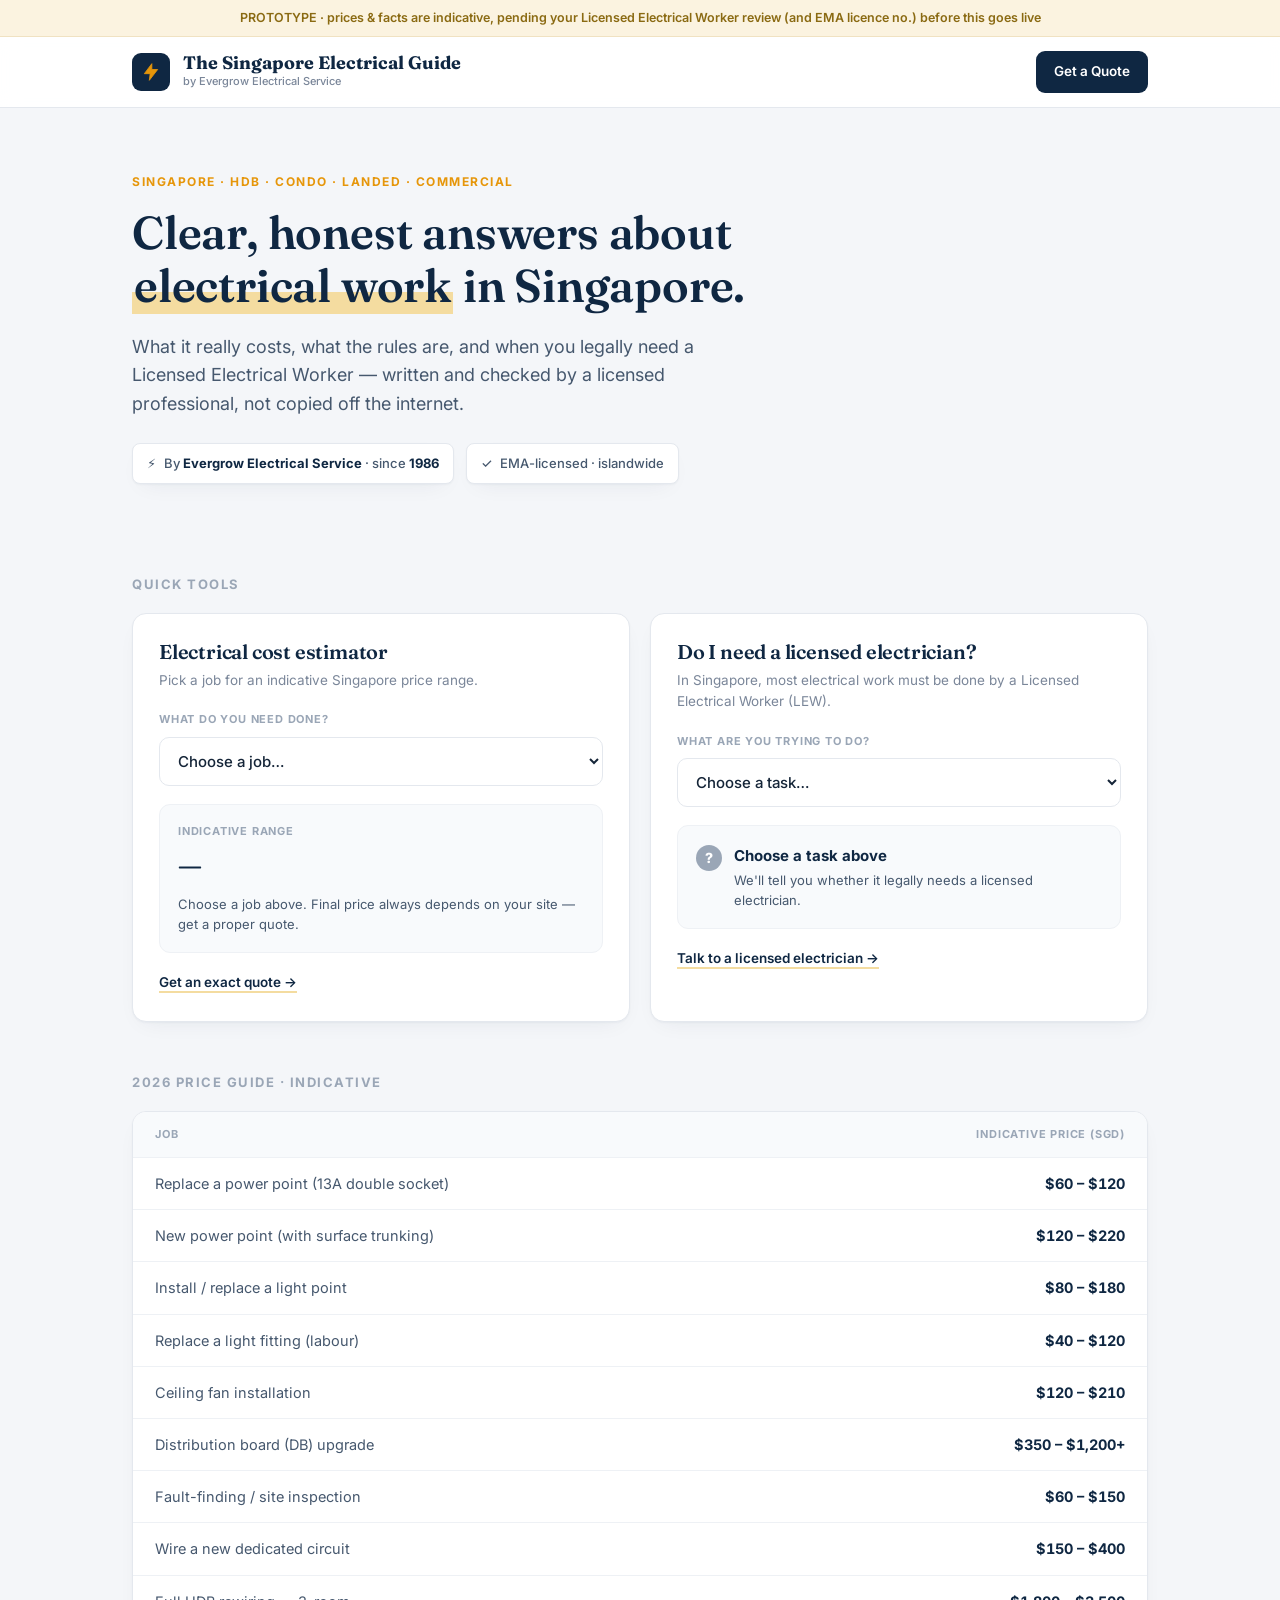
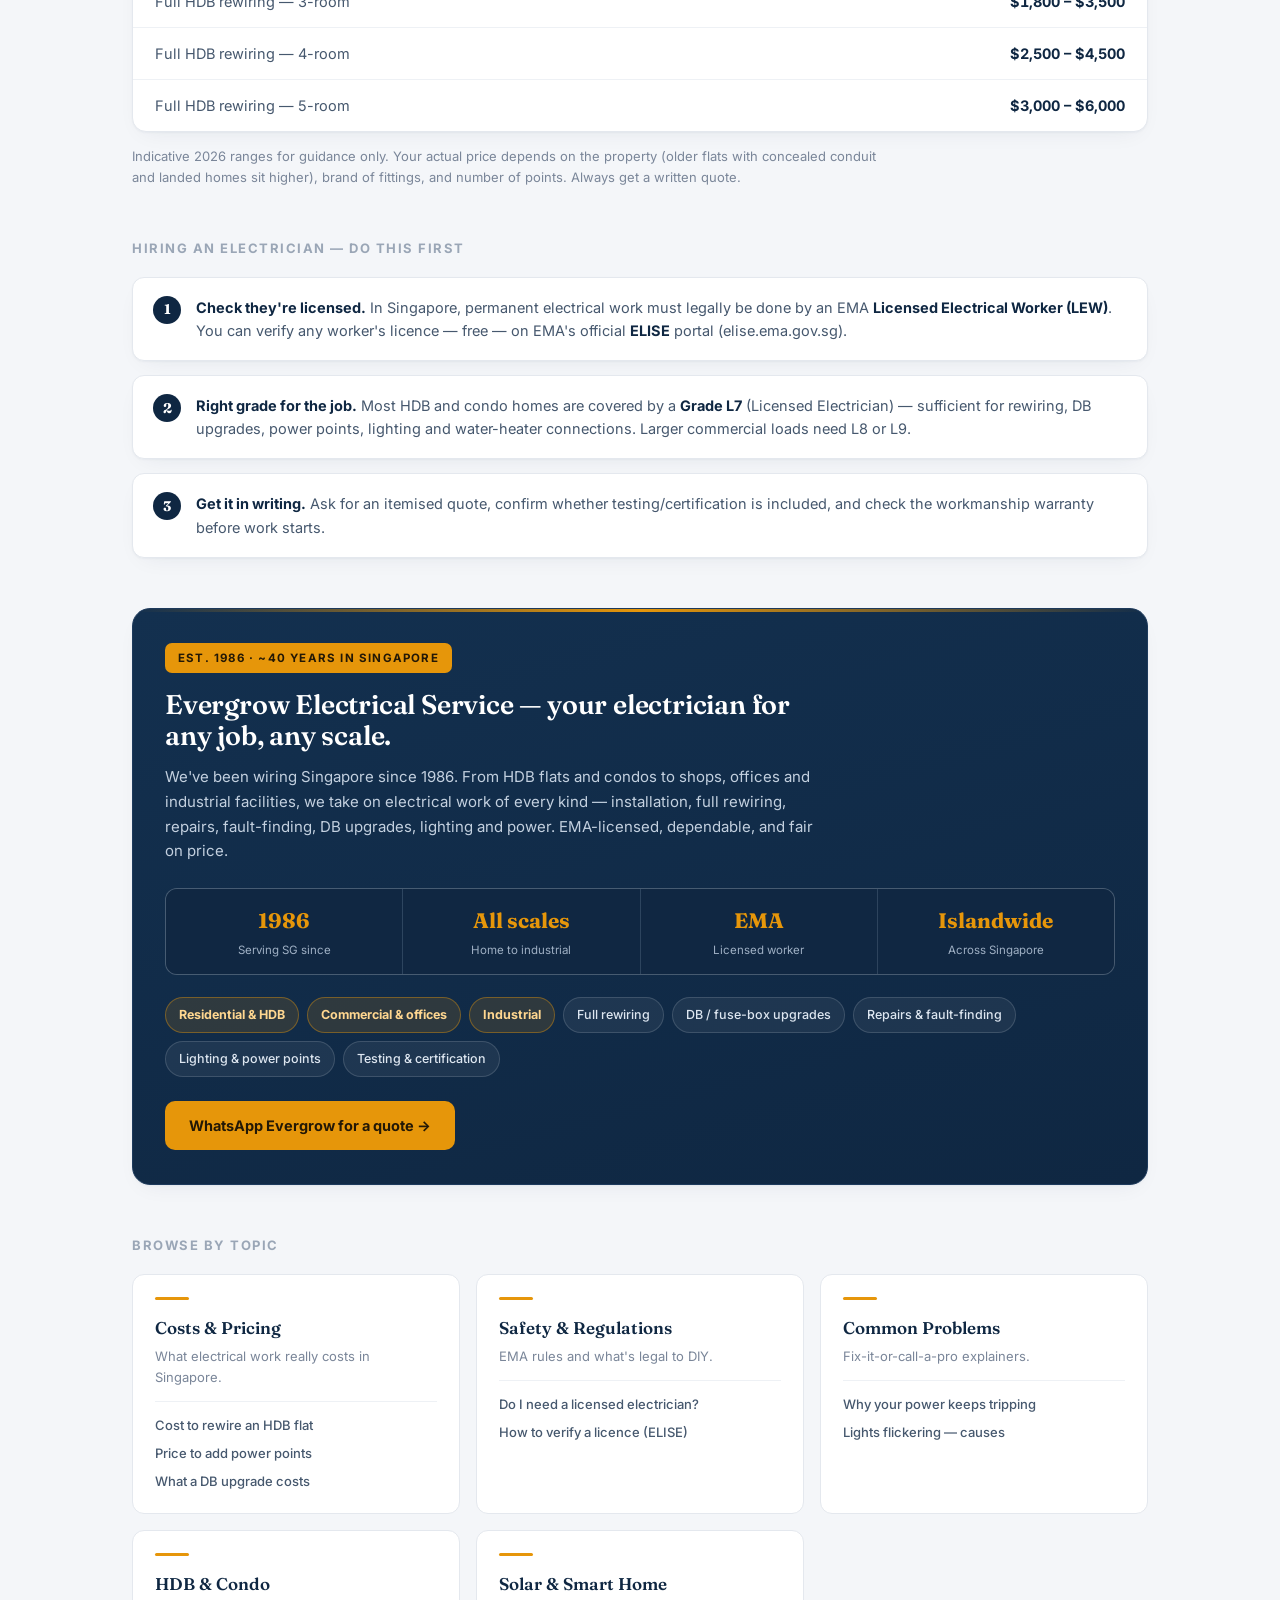
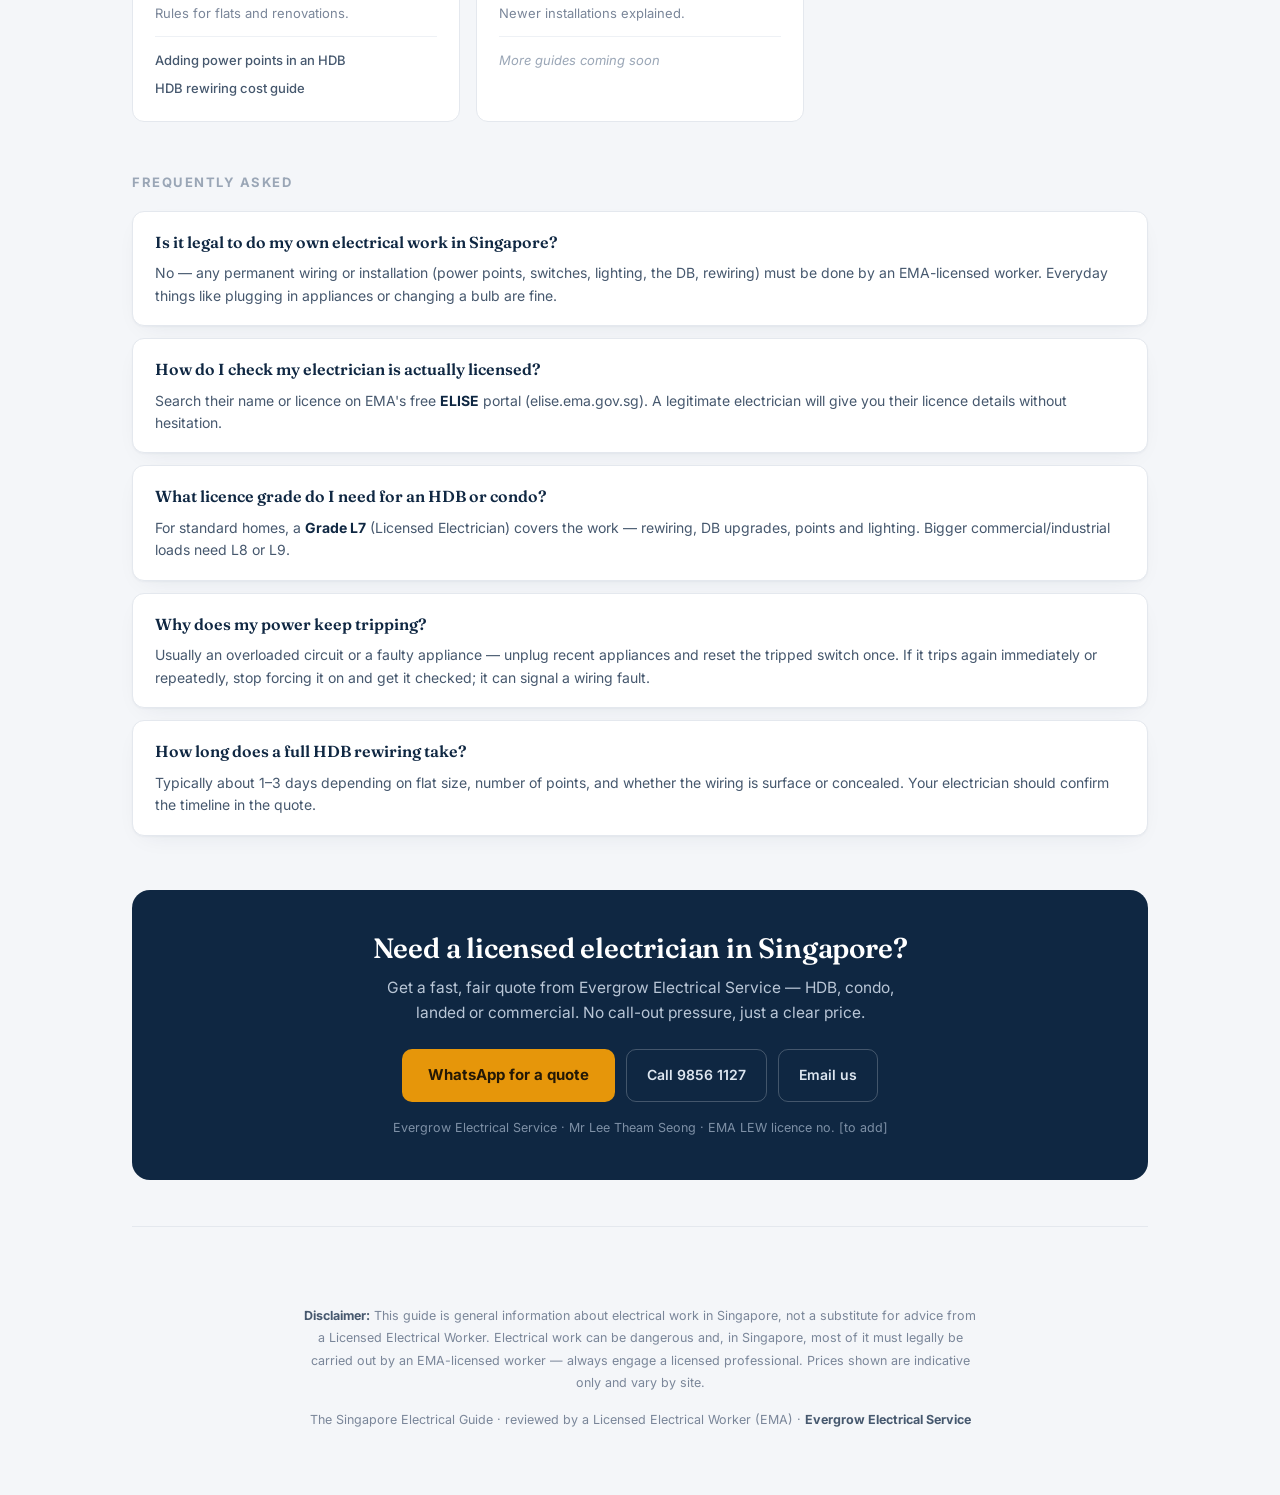
==== commit 835f4514: "add first batch of real guide articles (6) + wire up clickable topic links Articles (human voice, SG" ====
--- a/index.html
+++ b/index.html
@@ -76,6 +76,7 @@
 .cat .arts{margin-top:13px;display:flex;flex-direction:column;gap:7px;border-top:1px solid var(--line2);padding-top:13px}
 .cat .arts a{font-size:13px;color:var(--ink2);font-weight:500}
 .cat .arts a:hover{color:var(--navy)}
+.cat .arts .soon{font-size:13px;color:var(--faint);font-style:italic}
 
 /* price table */
 .ptable{background:var(--surface);border:1px solid var(--line);border-radius:14px;overflow:hidden;box-shadow:var(--shadow)}
@@ -137,10 +138,9 @@
   .sec-h{margin-bottom:14px}
   .tools{grid-template-columns:1fr;gap:13px}
   .tool{padding:20px}
-  .cats{grid-template-columns:1fr 1fr;gap:11px}
-  .cat{padding:15px 15px 16px}
-  .cat .arts{display:none}
-  .cat .d{font-size:12px;margin-top:4px}
+  .cats{grid-template-columns:1fr;gap:11px}
+  .cat{padding:16px 18px}
+  .cat .d{font-size:12.5px;margin-top:4px}
   .hero{padding:32px 0 20px}
   .hero h1{font-size:30px}
   .hero p{font-size:15.5px;margin-top:16px}
@@ -287,15 +287,15 @@
     <div class="sec-h">Browse by topic</div>
     <div class="cats">
       <div class="cat"><div class="k"></div><div class="t">Costs &amp; Pricing</div><div class="d">What electrical work really costs in Singapore.</div>
-        <div class="arts"><a>Cost to rewire an HDB flat</a><a>Price to add power points</a><a>What a DB upgrade costs</a></div></div>
+        <div class="arts"><a href="hdb-rewiring-cost.html">Cost to rewire an HDB flat</a><a href="adding-power-points-hdb.html">Price to add power points</a><a href="db-box-upgrade-cost.html">What a DB upgrade costs</a></div></div>
       <div class="cat"><div class="k"></div><div class="t">Safety &amp; Regulations</div><div class="d">EMA rules and what's legal to DIY.</div>
-        <div class="arts"><a>What is a Licensed Electrical Worker?</a><a>What you can't legally DIY</a><a>How to verify a licence (ELISE)</a></div></div>
+        <div class="arts"><a href="do-i-need-licensed-electrician.html">Do I need a licensed electrician?</a><a href="do-i-need-licensed-electrician.html">How to verify a licence (ELISE)</a></div></div>
       <div class="cat"><div class="k"></div><div class="t">Common Problems</div><div class="d">Fix-it-or-call-a-pro explainers.</div>
-        <div class="arts"><a>Why your power keeps tripping</a><a>Lights flickering — causes</a><a>No power in one room</a></div></div>
+        <div class="arts"><a href="power-keeps-tripping.html">Why your power keeps tripping</a><a href="lights-flickering.html">Lights flickering — causes</a></div></div>
       <div class="cat"><div class="k"></div><div class="t">HDB &amp; Condo</div><div class="d">Rules for flats and renovations.</div>
-        <div class="arts"><a>Adding power points in an HDB</a><a>Renovation electrical checklist</a></div></div>
+        <div class="arts"><a href="adding-power-points-hdb.html">Adding power points in an HDB</a><a href="hdb-rewiring-cost.html">HDB rewiring cost guide</a></div></div>
       <div class="cat"><div class="k"></div><div class="t">Solar &amp; Smart Home</div><div class="d">Newer installations explained.</div>
-        <div class="arts"><a>Home solar basics in SG</a><a>Smart switches &amp; wiring</a></div></div>
+        <div class="arts"><span class="soon">More guides coming soon</span></div></div>
     </div>
   </section>
 
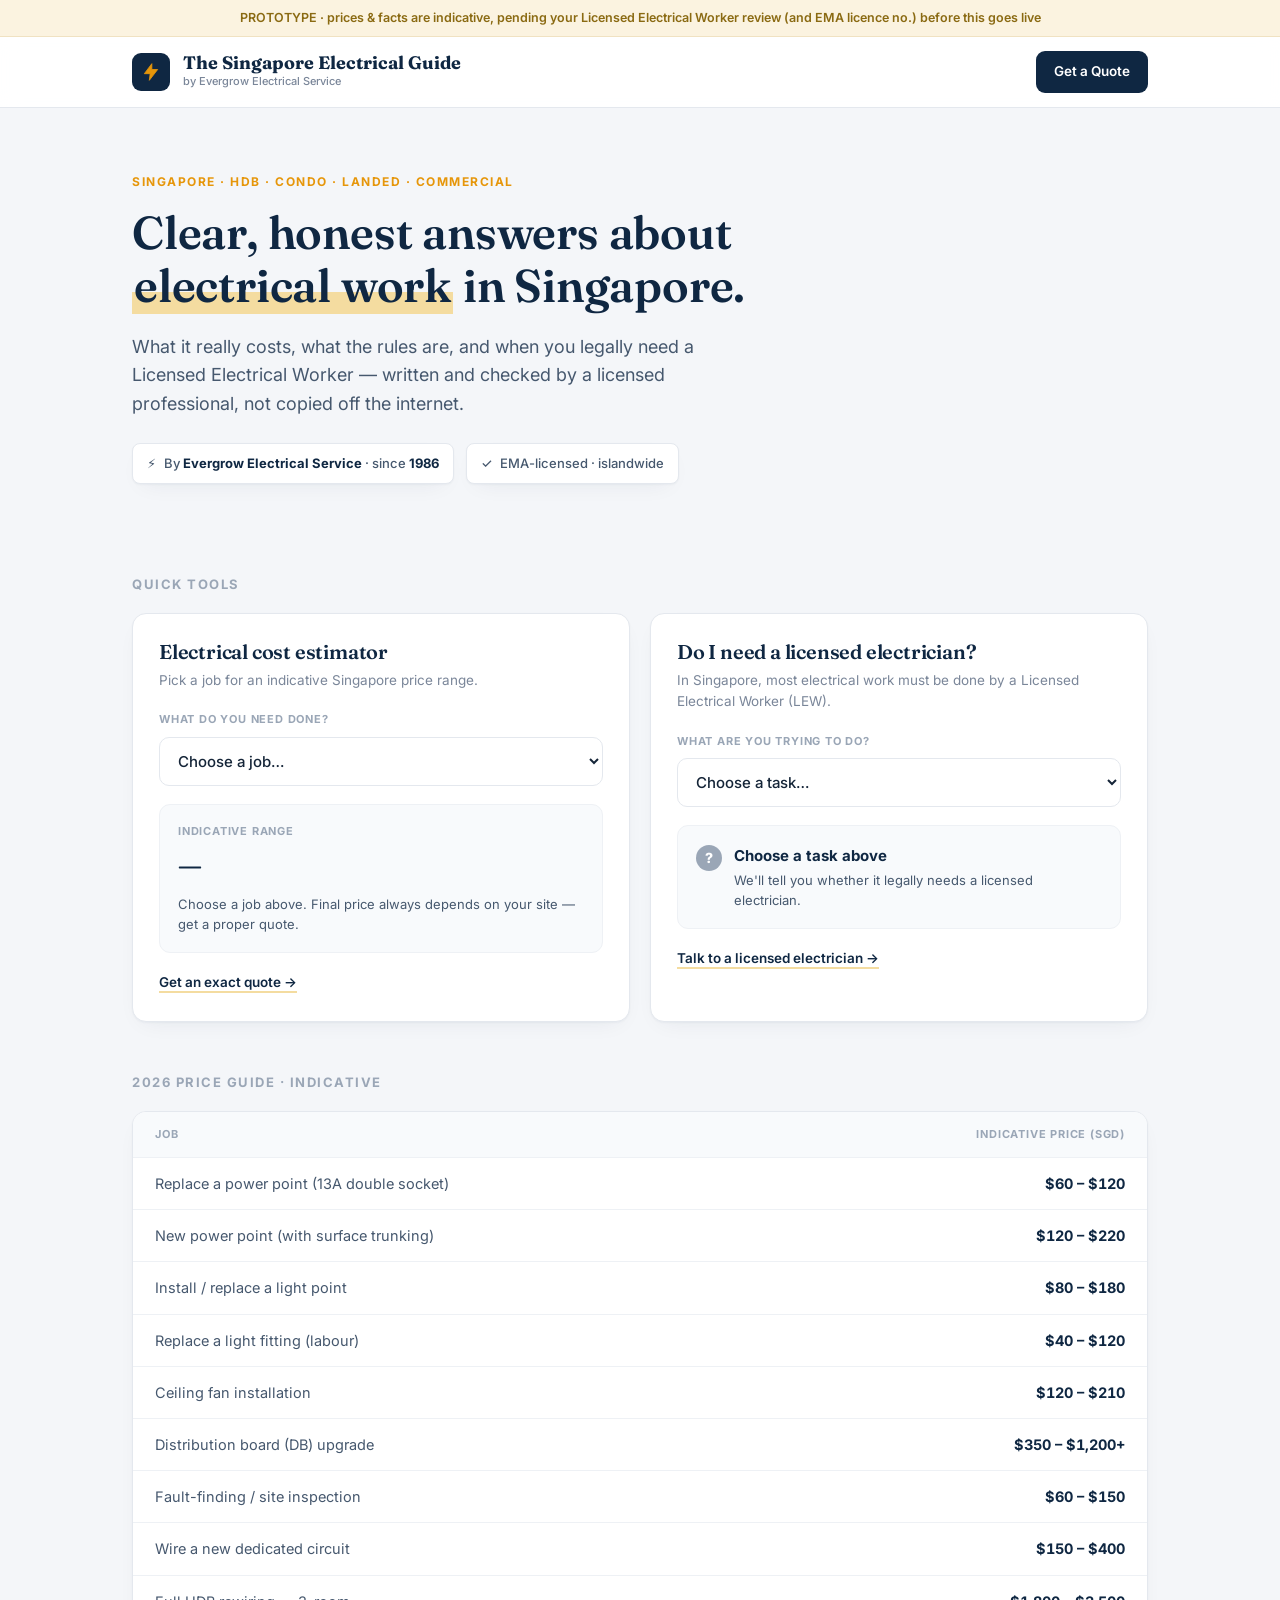
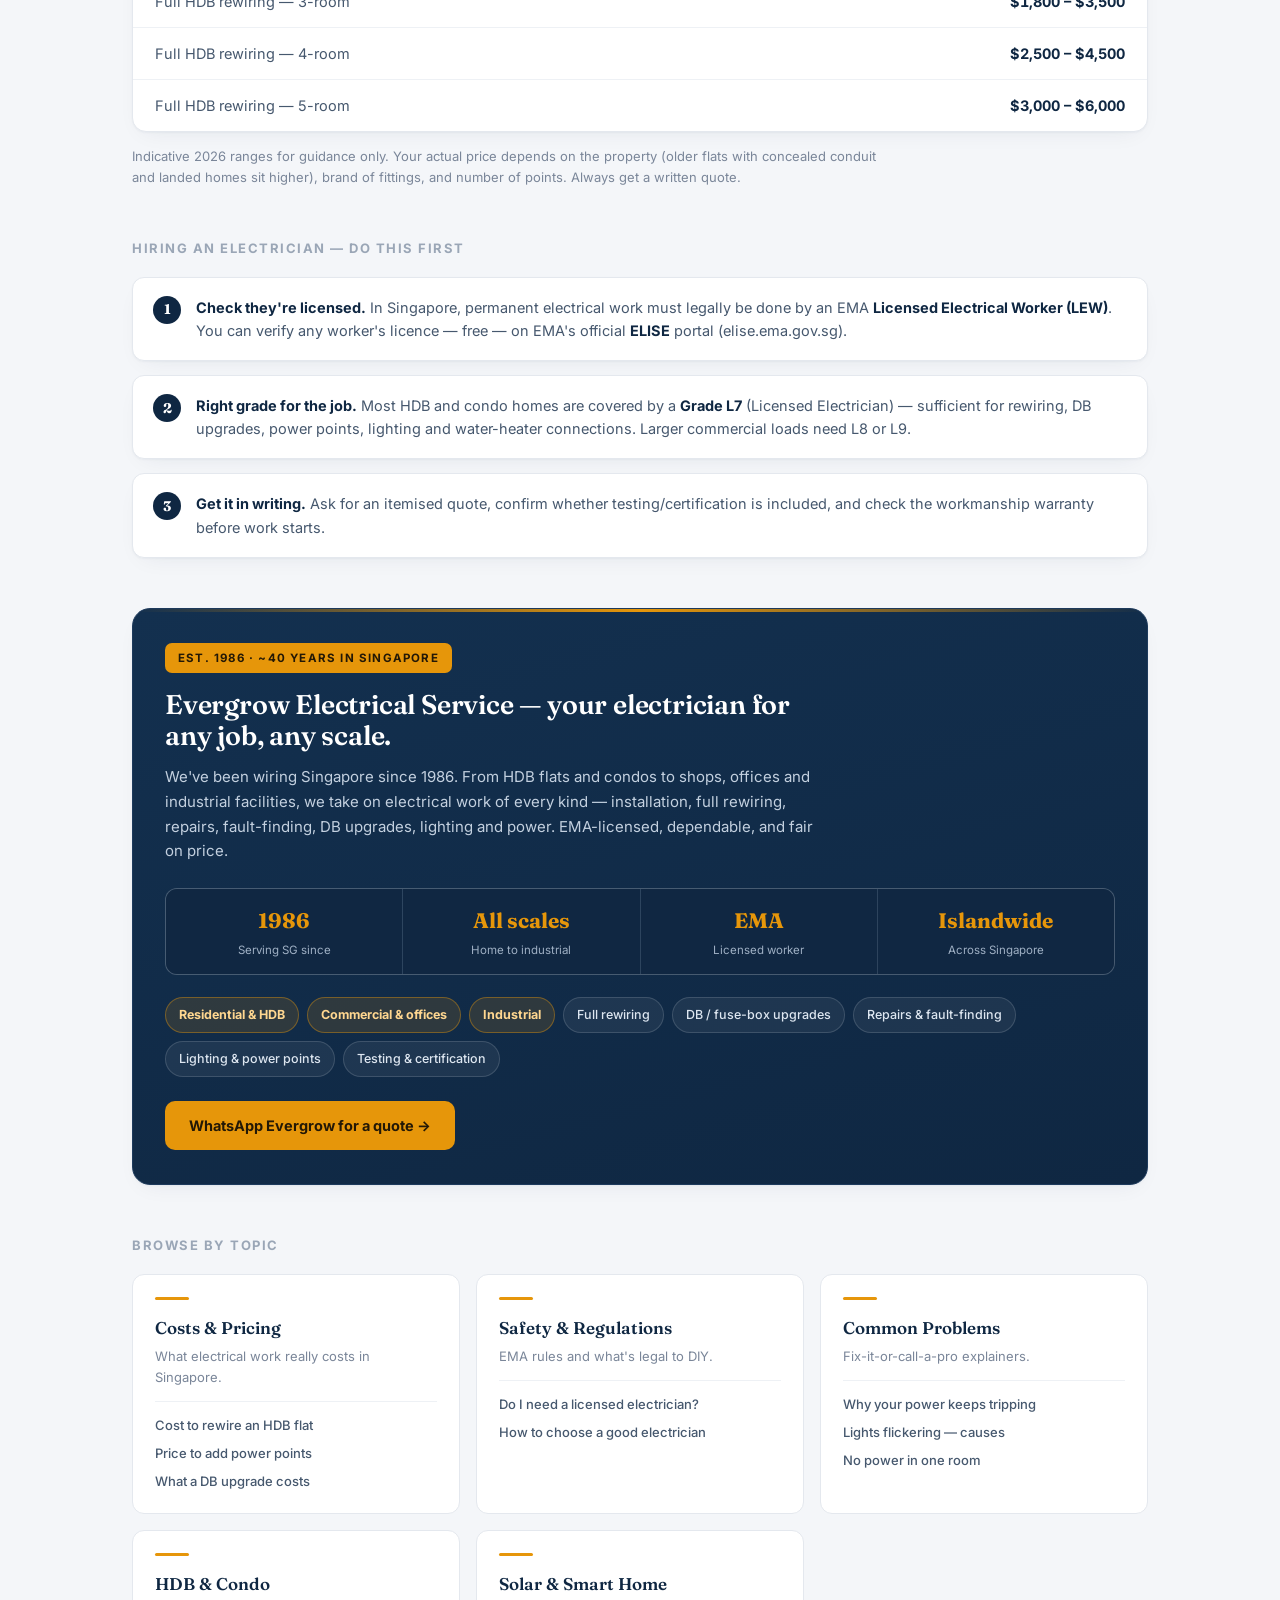
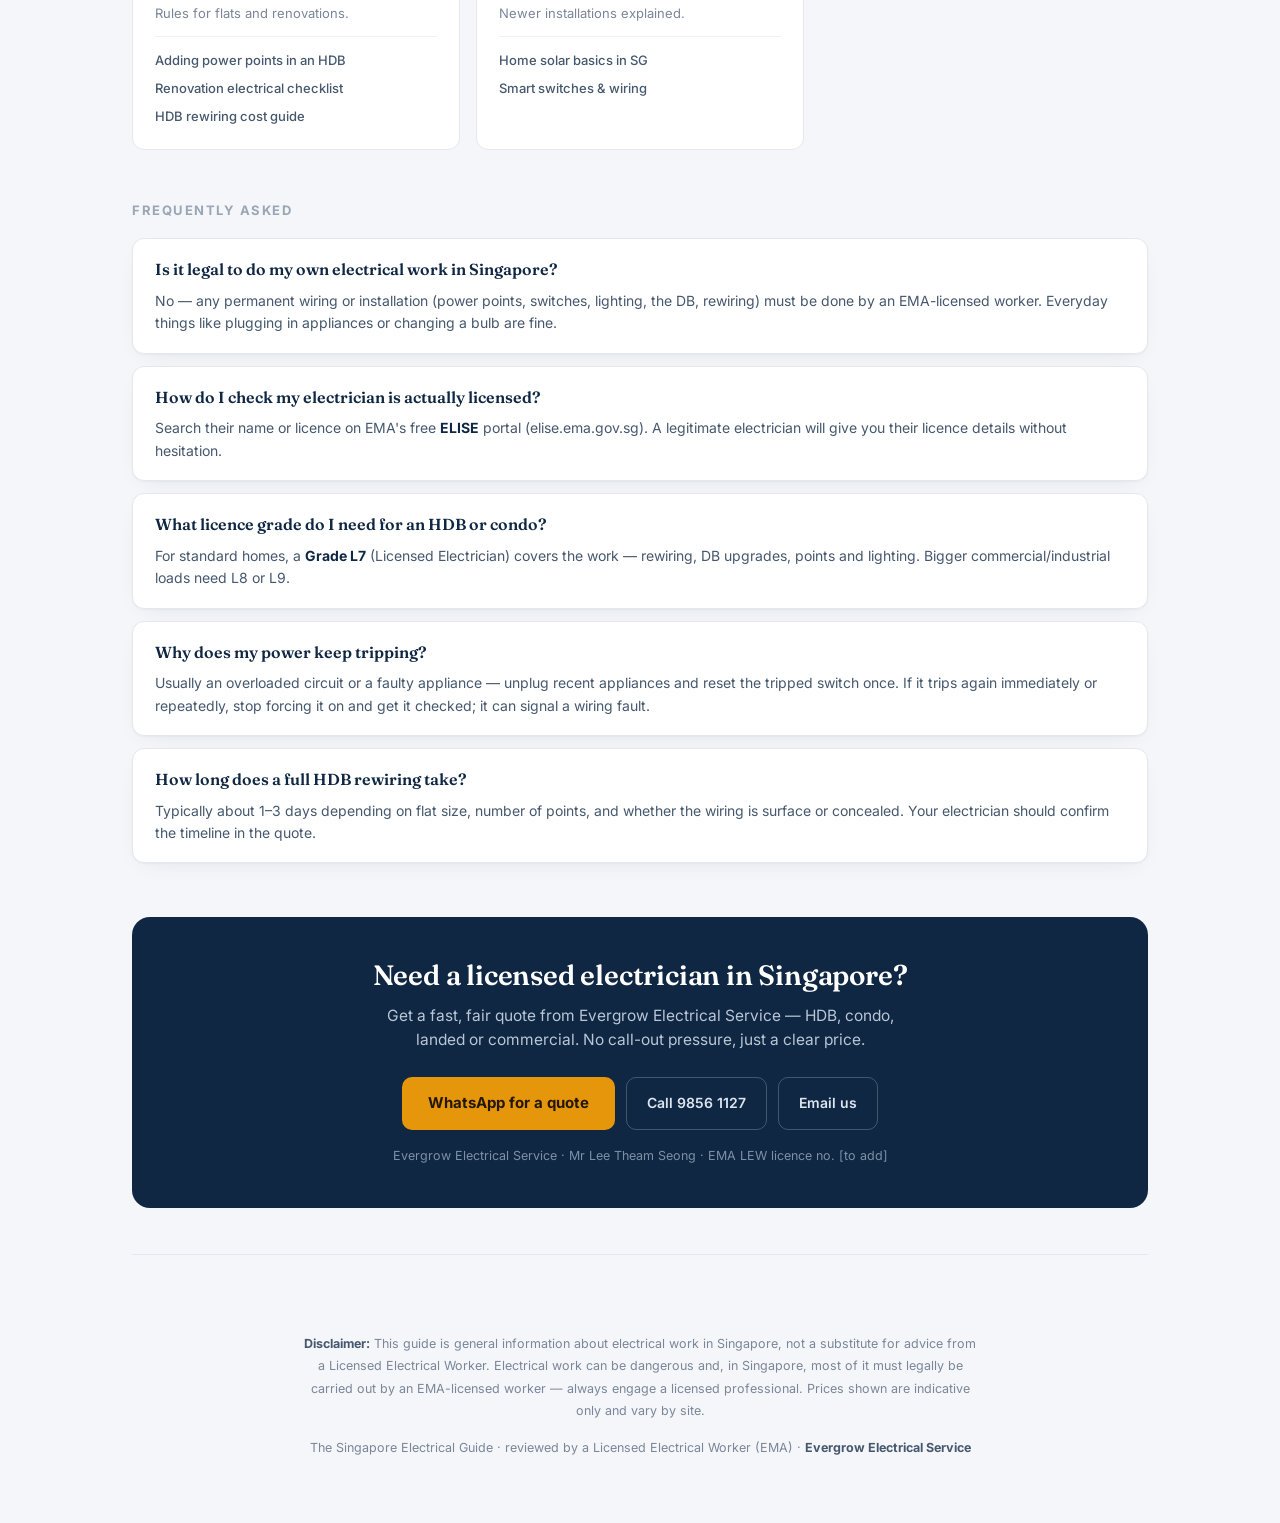
==== commit 0e59ded0: "finish the guide: 5 more articles + every topic link now live (no coming-soon) New: no power in one " ====
--- a/index.html
+++ b/index.html
@@ -289,13 +289,13 @@
       <div class="cat"><div class="k"></div><div class="t">Costs &amp; Pricing</div><div class="d">What electrical work really costs in Singapore.</div>
         <div class="arts"><a href="hdb-rewiring-cost.html">Cost to rewire an HDB flat</a><a href="adding-power-points-hdb.html">Price to add power points</a><a href="db-box-upgrade-cost.html">What a DB upgrade costs</a></div></div>
       <div class="cat"><div class="k"></div><div class="t">Safety &amp; Regulations</div><div class="d">EMA rules and what's legal to DIY.</div>
-        <div class="arts"><a href="do-i-need-licensed-electrician.html">Do I need a licensed electrician?</a><a href="do-i-need-licensed-electrician.html">How to verify a licence (ELISE)</a></div></div>
+        <div class="arts"><a href="do-i-need-licensed-electrician.html">Do I need a licensed electrician?</a><a href="choosing-an-electrician.html">How to choose a good electrician</a></div></div>
       <div class="cat"><div class="k"></div><div class="t">Common Problems</div><div class="d">Fix-it-or-call-a-pro explainers.</div>
-        <div class="arts"><a href="power-keeps-tripping.html">Why your power keeps tripping</a><a href="lights-flickering.html">Lights flickering — causes</a></div></div>
+        <div class="arts"><a href="power-keeps-tripping.html">Why your power keeps tripping</a><a href="lights-flickering.html">Lights flickering — causes</a><a href="no-power-in-one-room.html">No power in one room</a></div></div>
       <div class="cat"><div class="k"></div><div class="t">HDB &amp; Condo</div><div class="d">Rules for flats and renovations.</div>
-        <div class="arts"><a href="adding-power-points-hdb.html">Adding power points in an HDB</a><a href="hdb-rewiring-cost.html">HDB rewiring cost guide</a></div></div>
+        <div class="arts"><a href="adding-power-points-hdb.html">Adding power points in an HDB</a><a href="renovation-electrical-checklist.html">Renovation electrical checklist</a><a href="hdb-rewiring-cost.html">HDB rewiring cost guide</a></div></div>
       <div class="cat"><div class="k"></div><div class="t">Solar &amp; Smart Home</div><div class="d">Newer installations explained.</div>
-        <div class="arts"><span class="soon">More guides coming soon</span></div></div>
+        <div class="arts"><a href="home-solar-singapore.html">Home solar basics in SG</a><a href="smart-home-wiring.html">Smart switches &amp; wiring</a></div></div>
     </div>
   </section>
 
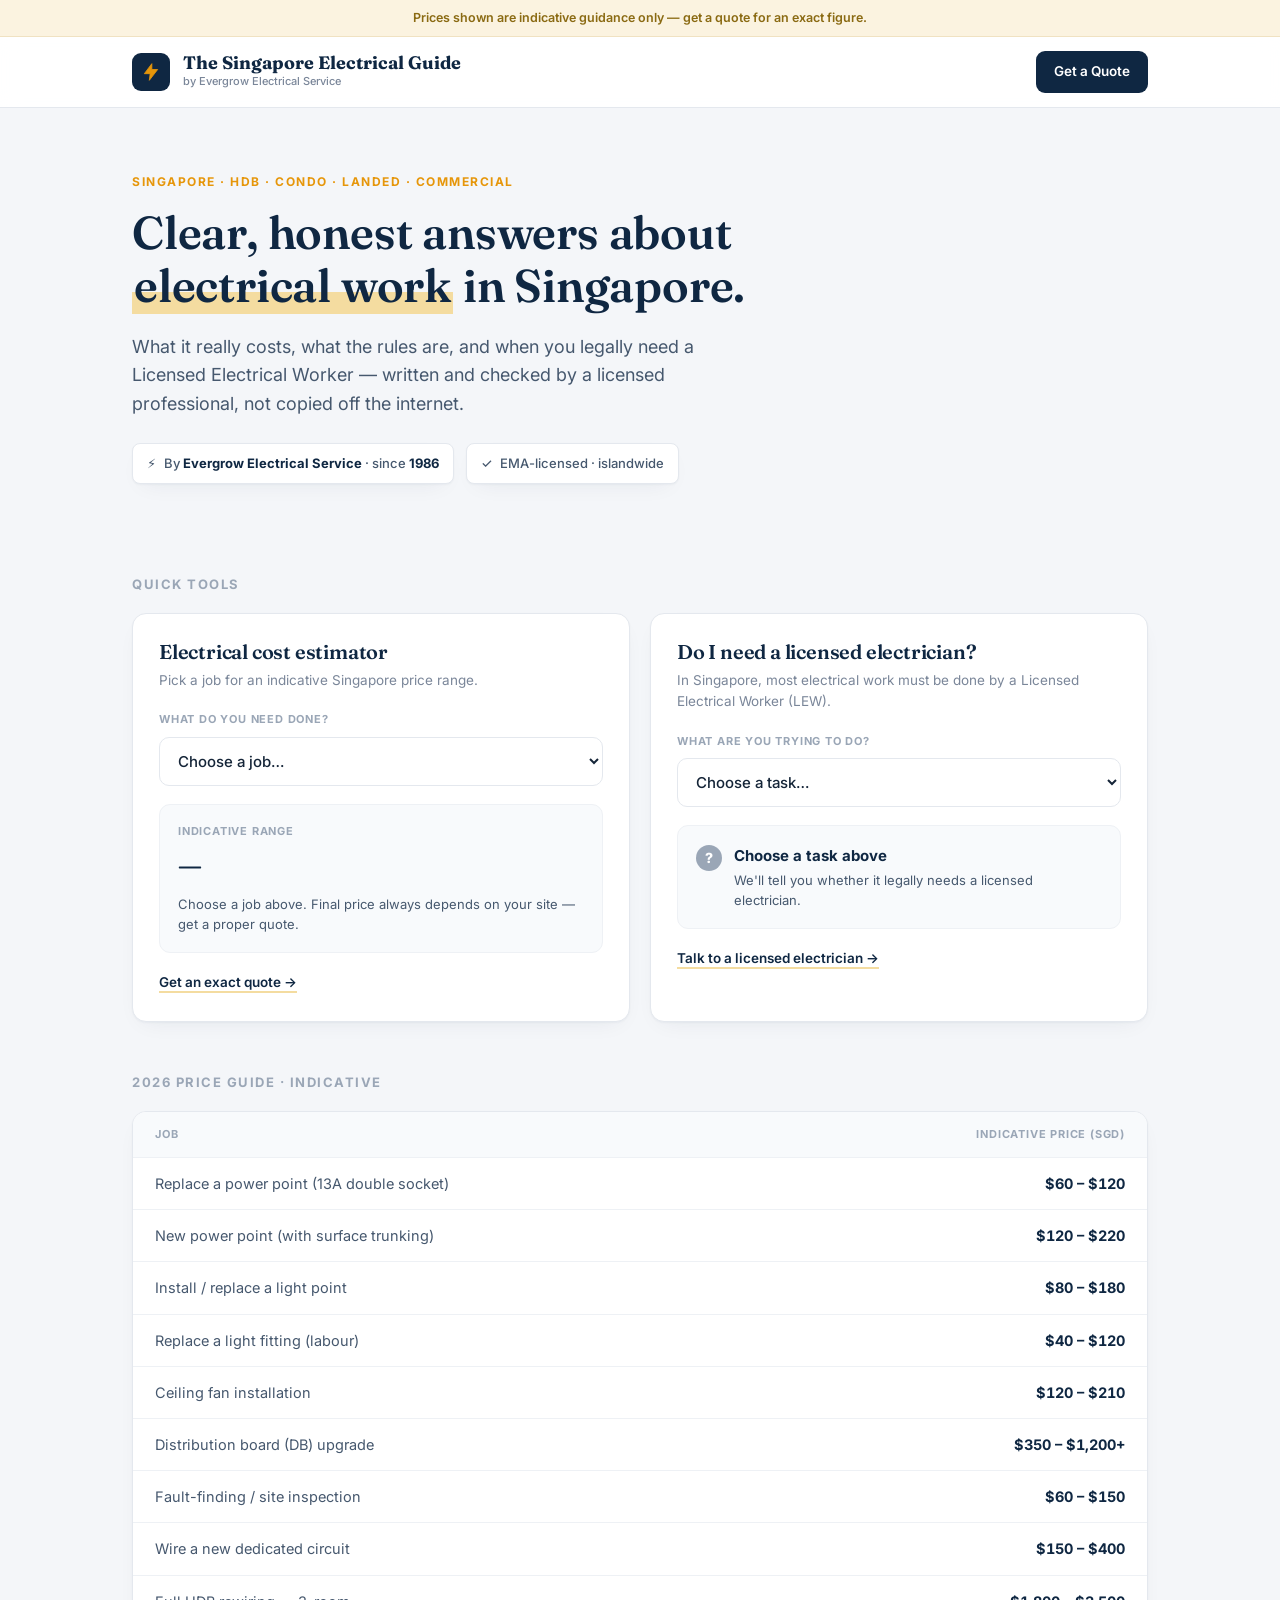
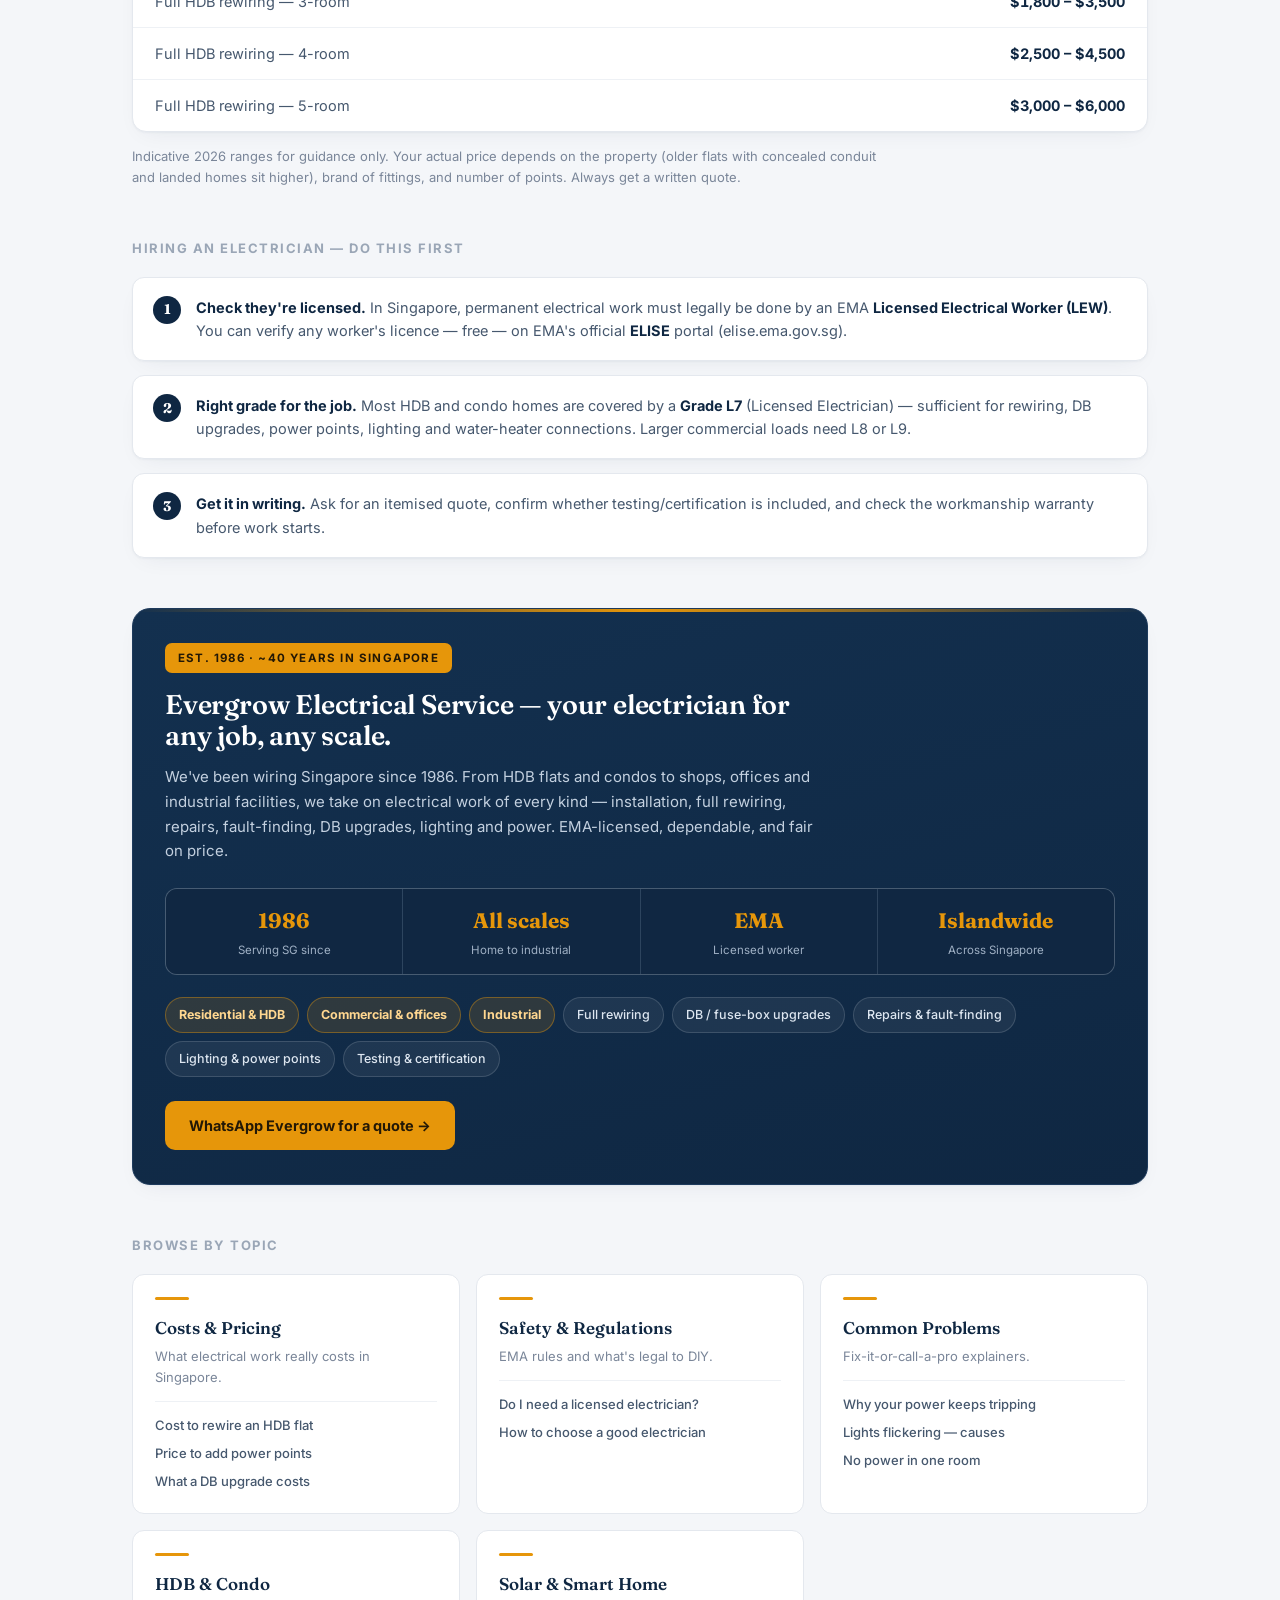
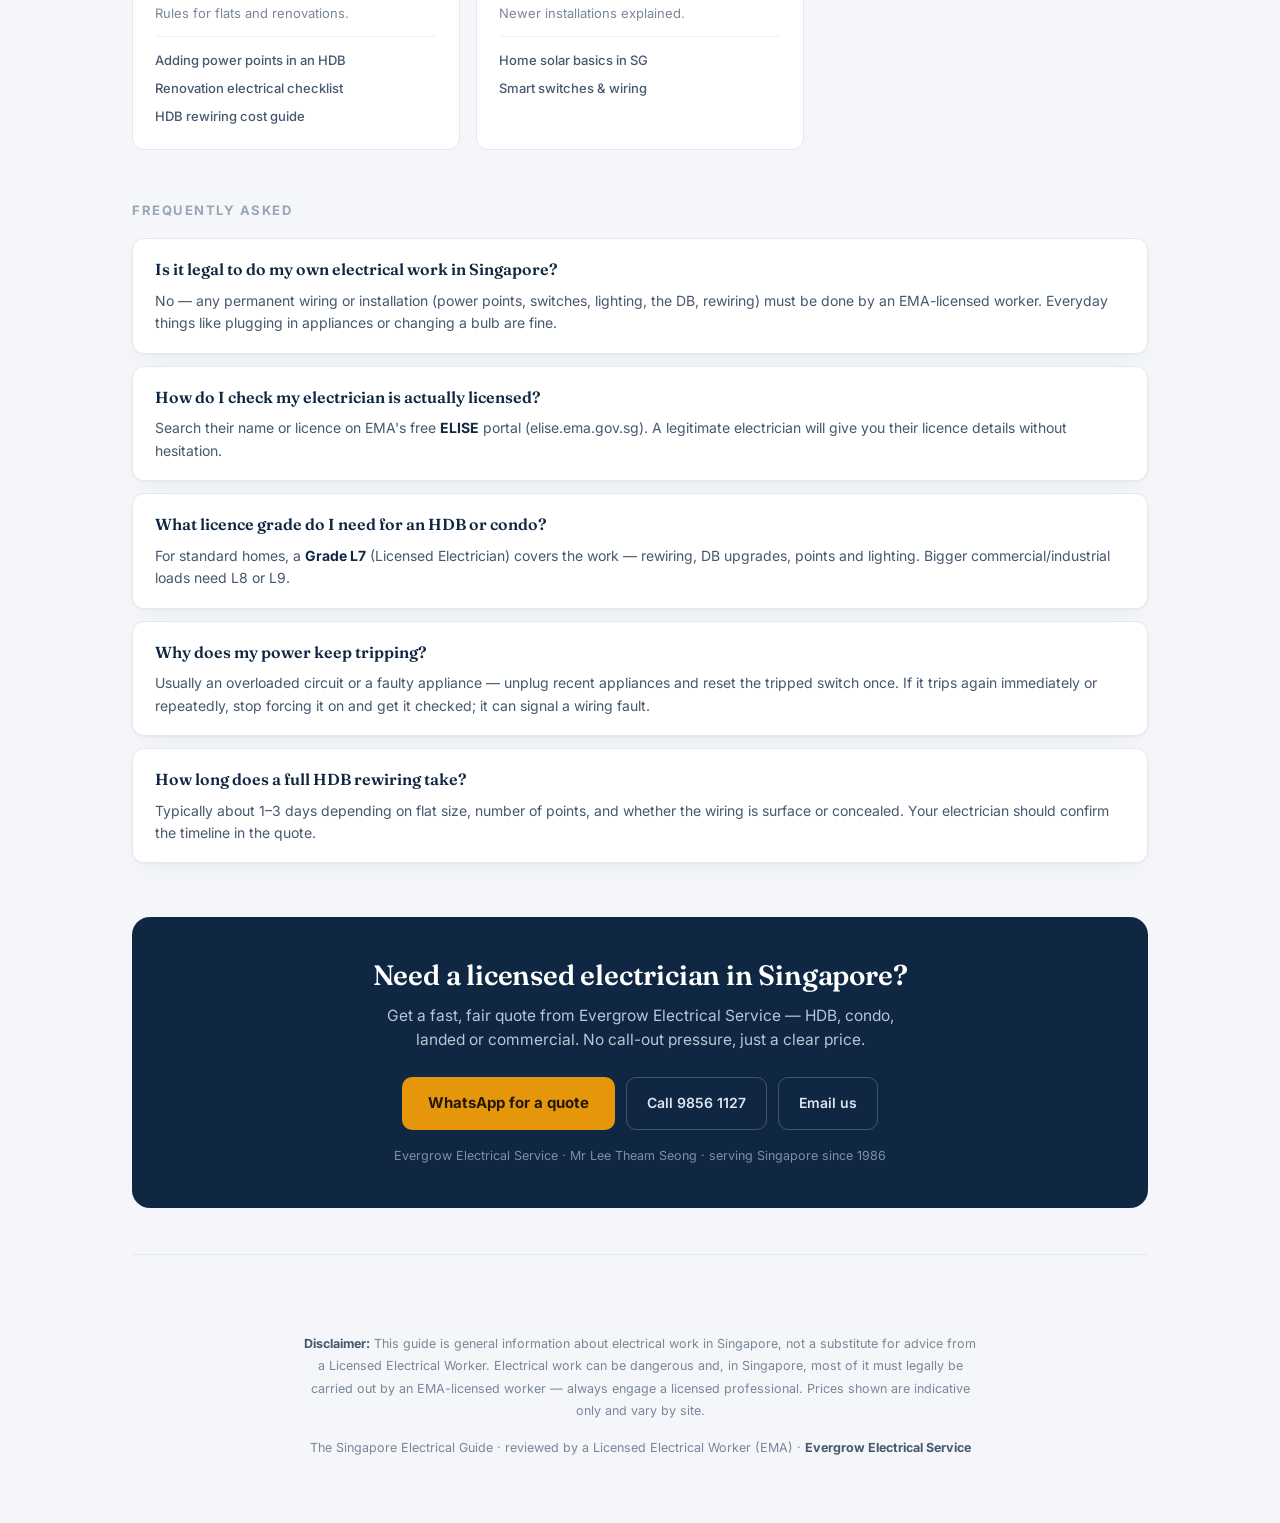
==== commit d172009f: "remove LEW licence placeholders; soften draft banner to a simple price disclaimer Co-Authored-By: Cl" ====
--- a/index.html
+++ b/index.html
@@ -155,7 +155,7 @@
 </style>
 </head>
 <body>
-<div class="draft">PROTOTYPE · prices &amp; facts are indicative, pending your Licensed Electrical Worker review (and EMA licence no.) before this goes live</div>
+<div class="draft">Prices shown are indicative guidance only — get a quote for an exact figure.</div>
 
 <header>
   <div class="nav">
@@ -318,7 +318,7 @@
       <a class="ghost" href="tel:+6598561127">Call 9856 1127</a>
       <a class="ghost" href="mailto:evergrow11@gmail.com">Email us</a>
     </div>
-    <div class="ph">Evergrow Electrical Service · Mr Lee Theam Seong · EMA LEW licence no. [to add]</div>
+    <div class="ph">Evergrow Electrical Service · Mr Lee Theam Seong · serving Singapore since 1986</div>
   </section>
 
 </div>
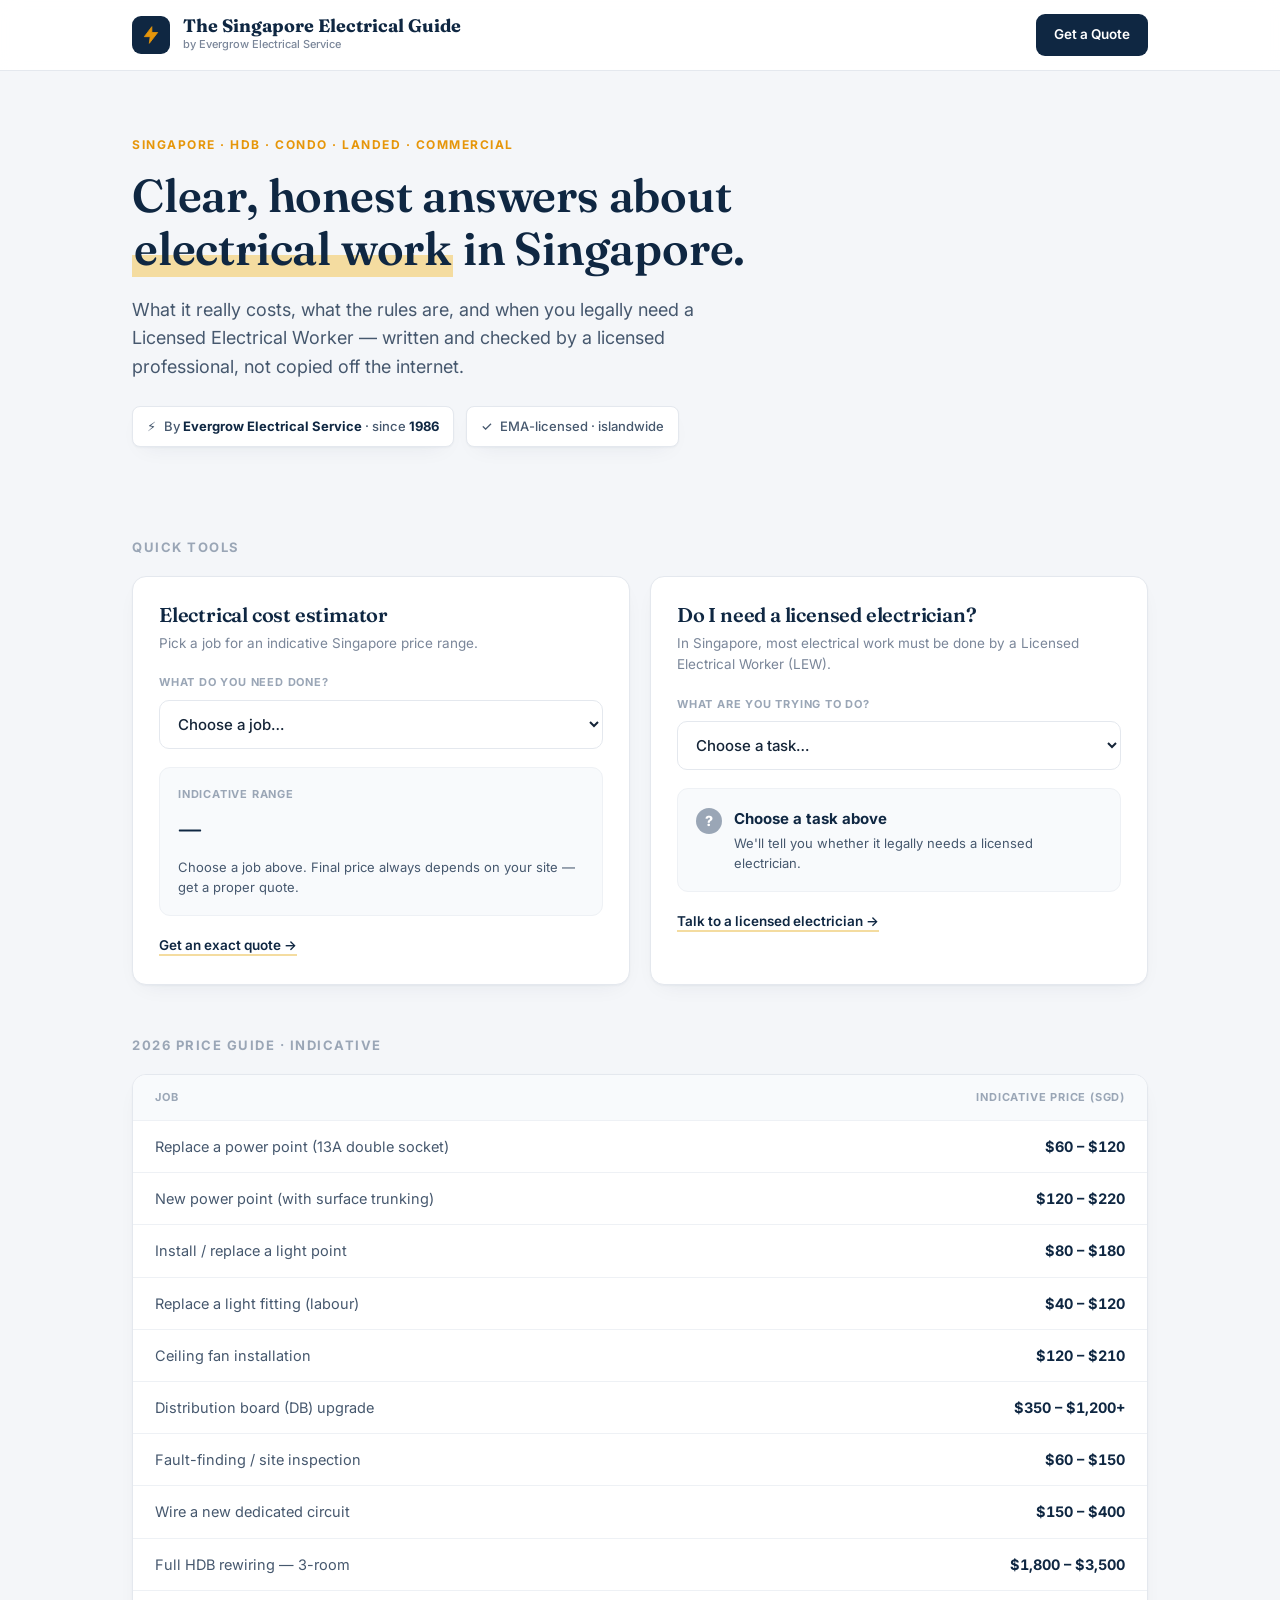
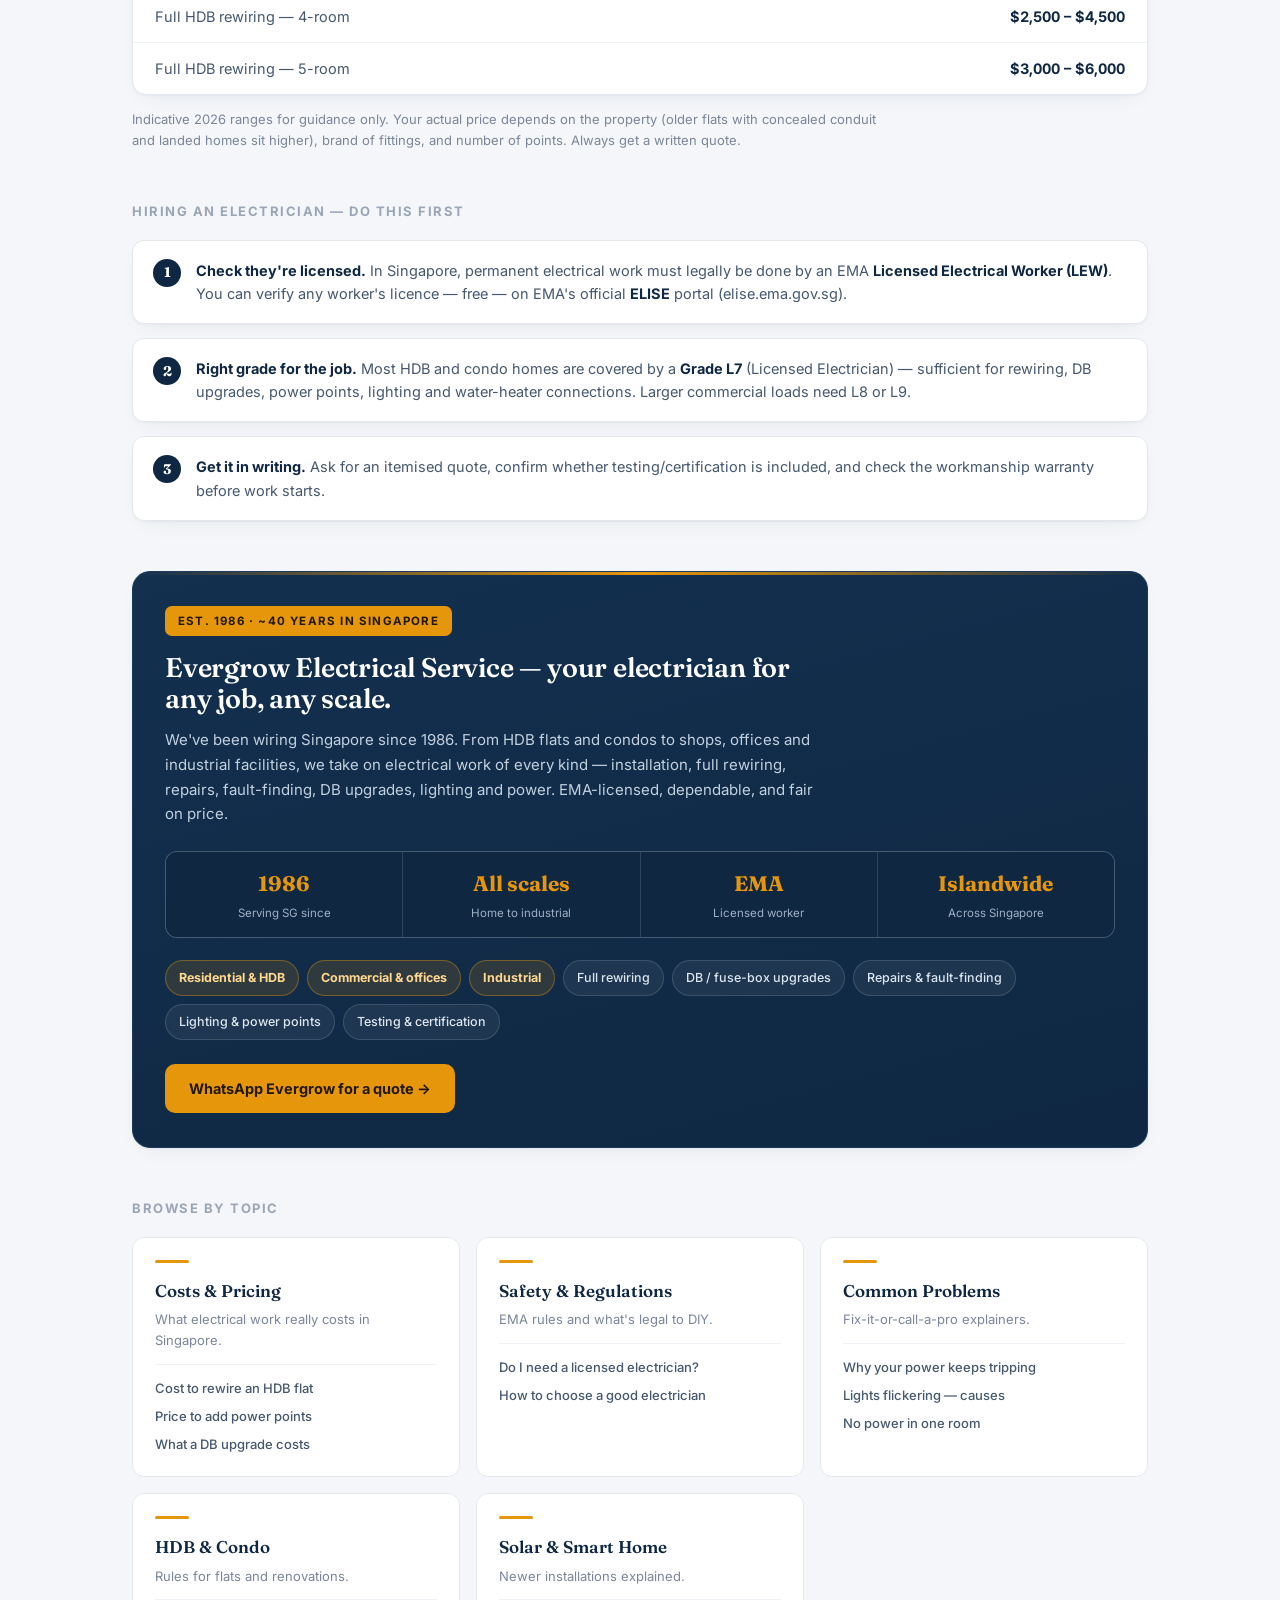
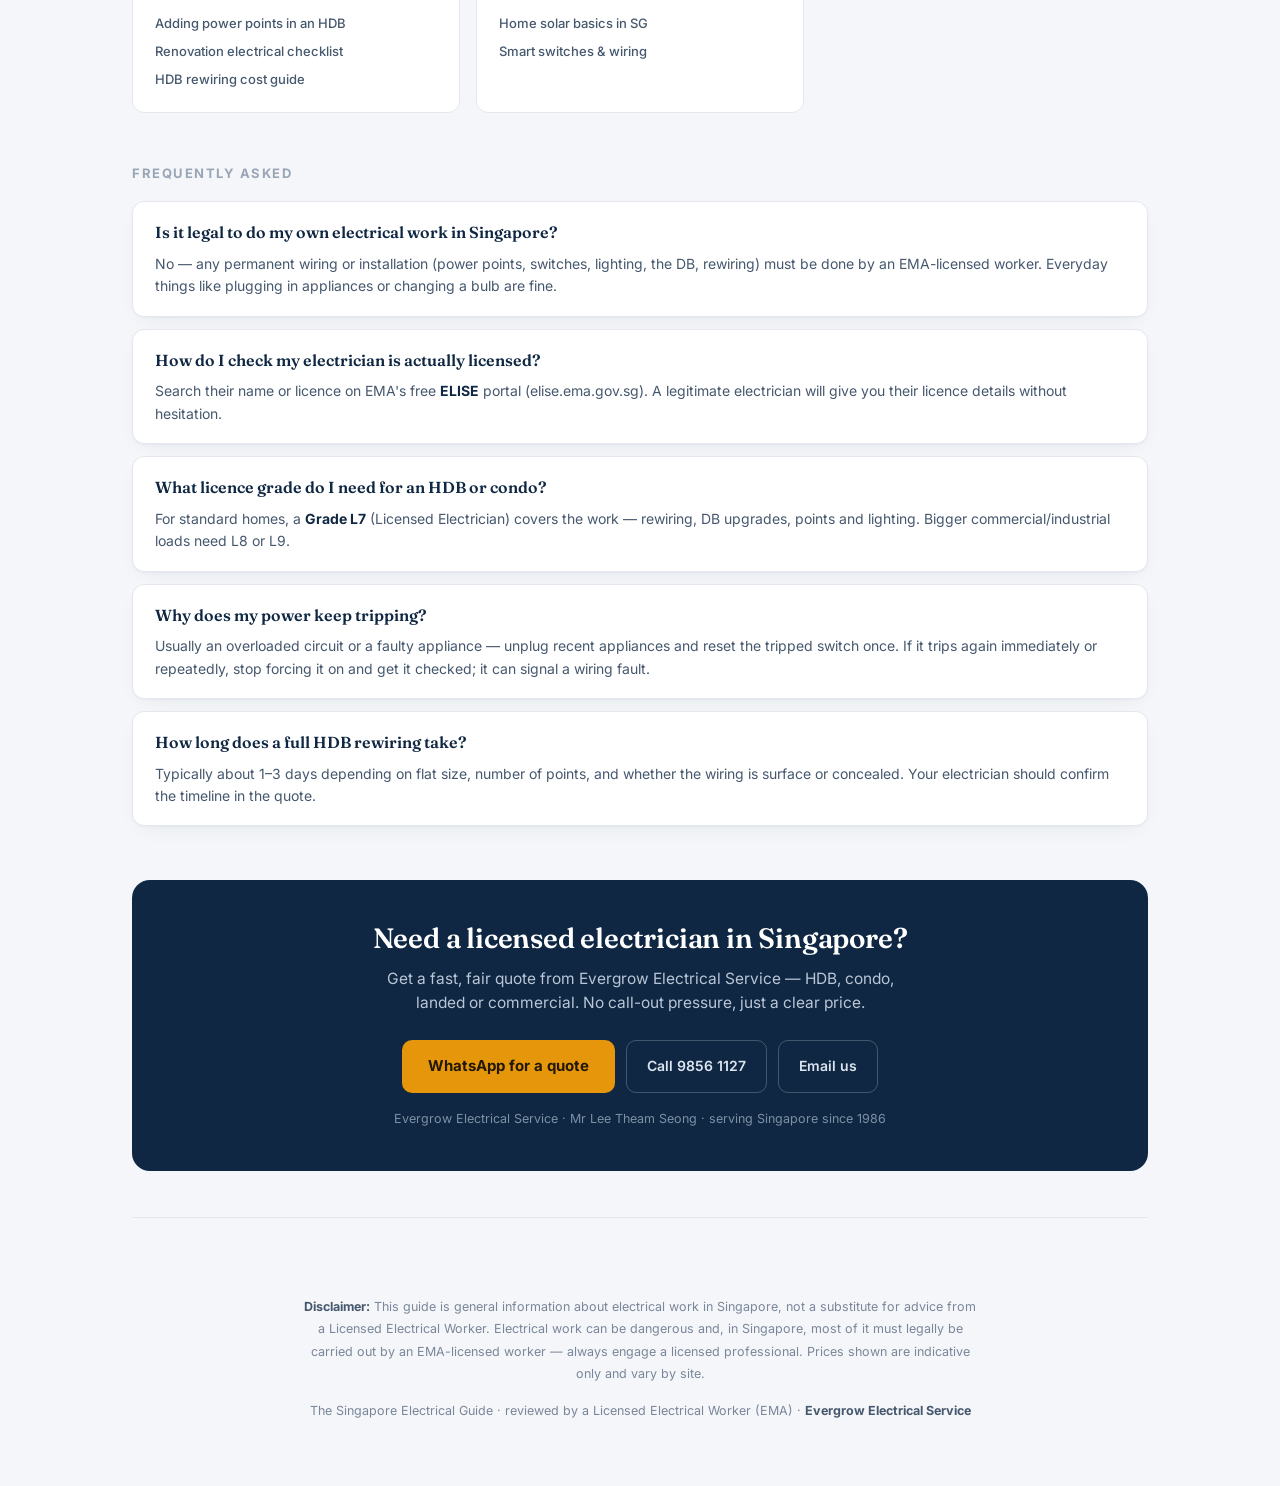
==== commit 2ca59b1b: "remove the banner strip at the top of the guide Co-Authored-By: Claude Opus 4.8 (1M context) <norepl" ====
--- a/index.html
+++ b/index.html
@@ -22,7 +22,6 @@
 a{color:inherit;text-decoration:none}
 h1,h2,h3{font-family:'Fraunces',Georgia,serif;letter-spacing:-.2px;line-height:1.15}
 
-.draft{background:var(--accent-soft);border-bottom:1px solid #f0e2c2;color:#8a6a12;font-size:12.5px;text-align:center;padding:8px 16px;font-weight:600}
 
 header{position:sticky;top:0;z-index:40;background:rgba(255,255,255,.92);backdrop-filter:blur(10px);border-bottom:1px solid var(--line)}
 .nav{display:flex;align-items:center;gap:13px;padding:14px 22px;max-width:1060px;margin:0 auto}
@@ -155,8 +154,6 @@
 </style>
 </head>
 <body>
-<div class="draft">Prices shown are indicative guidance only — get a quote for an exact figure.</div>
-
 <header>
   <div class="nav">
     <div class="logo">
